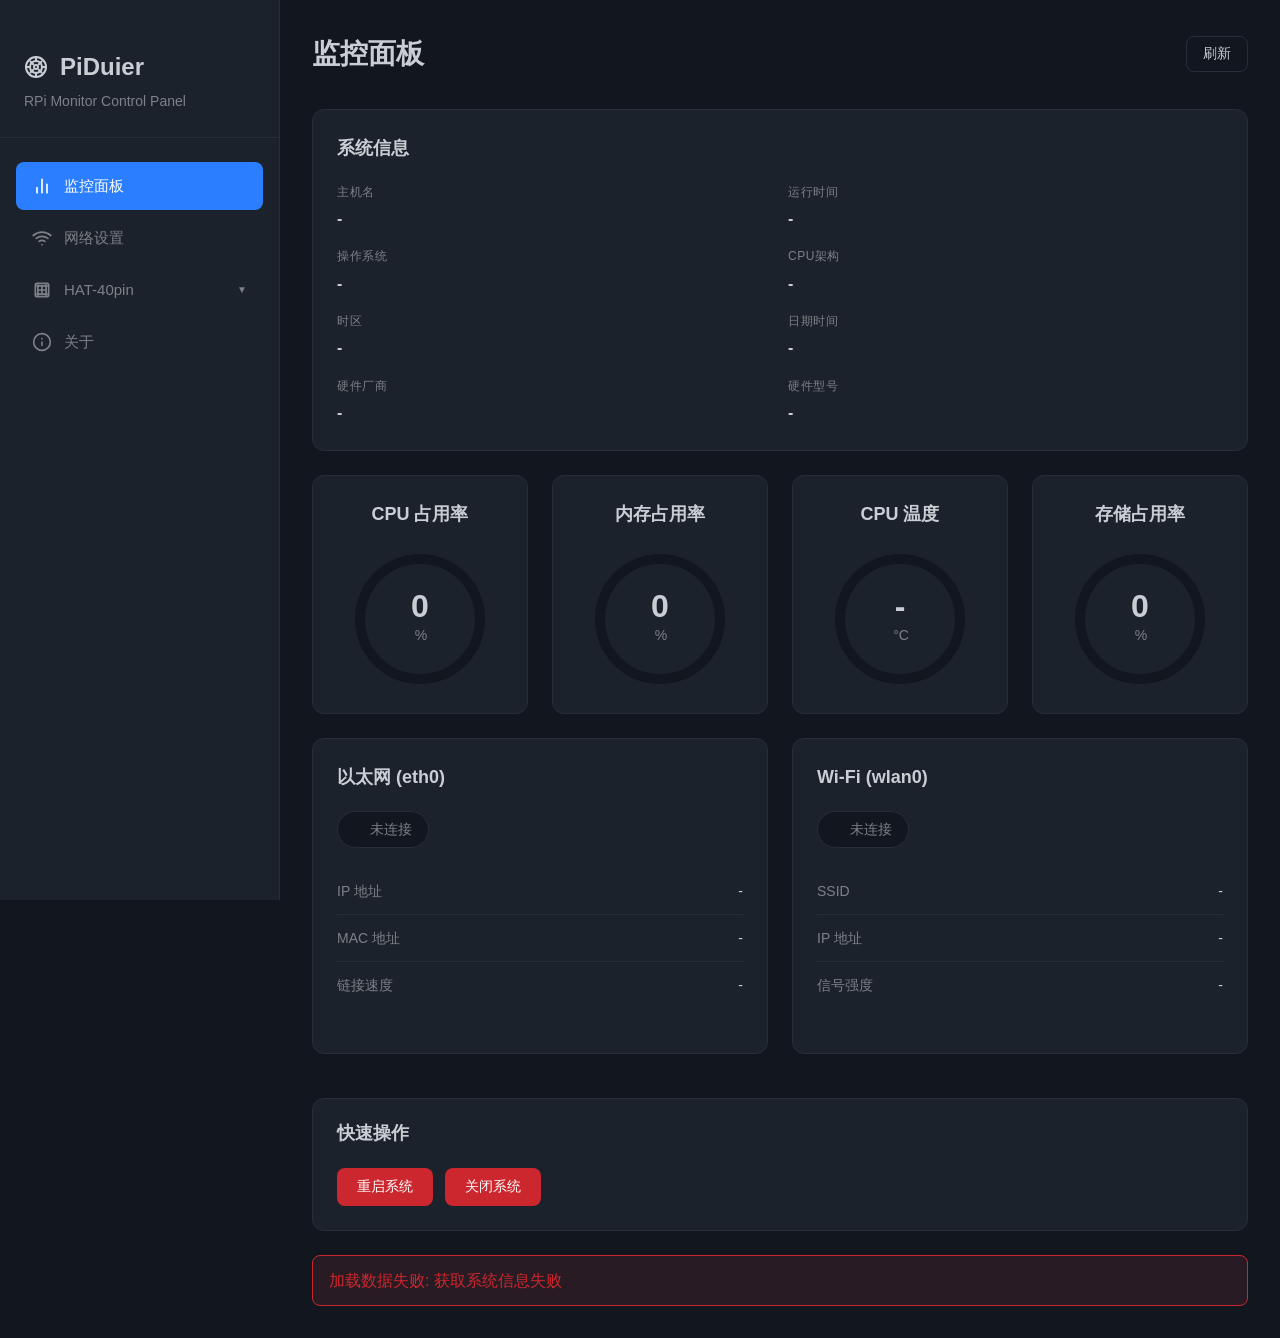
==== web/index.html @ 631c8ac4 "feat: 添加网络配置页面" ====
<!DOCTYPE html>
<html lang="zh-CN">
<head>
    <meta charset="UTF-8">
    <meta name="viewport" content="width=device-width, initial-scale=1.0">
    <title>PiDuier - RPi Monitor Control Panel</title>
    <link rel="stylesheet" href="css/style.css">
</head>
<body>
    <!-- 主布局容器 -->
    <div class="main-container">
        <!-- 侧边栏 -->
        <aside class="sidebar">
            <div class="sidebar-logo">
                <div class="logo-content">
                    <svg class="logo-icon" width="24" height="24" viewBox="0 0 24 24" fill="none" stroke="currentColor" stroke-width="2" stroke-linecap="round" stroke-linejoin="round">
                        <circle cx="12" cy="12" r="10"></circle>
                        <circle cx="12" cy="12" r="6"></circle>
                        <circle cx="12" cy="12" r="2"></circle>
                        <path d="M12 2v4M12 18v4M2 12h4M18 12h4"></path>
                        <path d="M6.34 6.34l2.83 2.83M14.83 14.83l2.83 2.83M6.34 17.66l2.83-2.83M14.83 9.17l2.83-2.83"></path>
                    </svg>
                    <div class="logo-text">PiDuier</div>
                </div>
                <div class="logo-subtitle">RPi Monitor Control Panel</div>
            </div>
            <ul class="menu">
                <li class="menu-item">
                    <a href="#" class="menu-link active" data-page="dashboard">
                        <span class="menu-icon">
                            <svg width="20" height="20" viewBox="0 0 24 24" fill="none" stroke="currentColor" stroke-width="2" stroke-linecap="round" stroke-linejoin="round">
                                <line x1="18" y1="20" x2="18" y2="10"></line>
                                <line x1="12" y1="20" x2="12" y2="4"></line>
                                <line x1="6" y1="20" x2="6" y2="14"></line>
                            </svg>
                        </span>
                        <span>监控面板</span>
                    </a>
                </li>
                <li class="menu-item">
                    <a href="#" class="menu-link" data-page="network">
                        <span class="menu-icon">
                            <svg width="20" height="20" viewBox="0 0 24 24" fill="none" stroke="currentColor" stroke-width="2" stroke-linecap="round" stroke-linejoin="round">
                                <path d="M5 12.55a11 11 0 0 1 14.08 0"></path>
                                <path d="M1.42 9a16 16 0 0 1 21.16 0"></path>
                                <path d="M8.53 16.11a6 6 0 0 1 6.95 0"></path>
                                <line x1="12" y1="20" x2="12.01" y2="20"></line>
                            </svg>
                        </span>
                        <span>网络设置</span>
                    </a>
                </li>
                <li class="menu-item">
                    <a href="#" class="menu-link" id="hat-menu-toggle">
                        <span class="menu-icon">
                            <svg width="20" height="20" viewBox="0 0 24 24" fill="none" stroke="currentColor" stroke-width="2" stroke-linecap="round" stroke-linejoin="round">
                                <rect x="4" y="4" width="16" height="16" rx="2" ry="2"></rect>
                                <rect x="7" y="7" width="10" height="10" rx="1" ry="1"></rect>
                                <line x1="7" y1="12" x2="17" y2="12"></line>
                                <line x1="12" y1="7" x2="12" y2="17"></line>
                                <circle cx="7" cy="7" r="1"></circle>
                                <circle cx="17" cy="7" r="1"></circle>
                                <circle cx="7" cy="17" r="1"></circle>
                                <circle cx="17" cy="17" r="1"></circle>
                            </svg>
                        </span>
                        <span>HAT-40pin</span>
                    </a>
                    <ul class="menu-sub">
                        <li><a href="#" class="menu-link" data-page="gpio">GPIO</a></li>
                        <li><a href="#" class="menu-link" data-page="uart">UART</a></li>
                        <li><a href="#" class="menu-link" data-page="spi">SPI</a></li>
                        <li><a href="#" class="menu-link" data-page="i2c">I2C</a></li>
                        <li><a href="#" class="menu-link" data-page="pwm">PWM</a></li>
                    </ul>
                </li>
                <li class="menu-item">
                    <a href="#" class="menu-link" data-page="about">
                        <span class="menu-icon">
                            <svg width="20" height="20" viewBox="0 0 24 24" fill="none" stroke="currentColor" stroke-width="2" stroke-linecap="round" stroke-linejoin="round">
                                <circle cx="12" cy="12" r="10"></circle>
                                <line x1="12" y1="16" x2="12" y2="12"></line>
                                <line x1="12" y1="8" x2="12.01" y2="8"></line>
                            </svg>
                        </span>
                        <span>关于</span>
                    </a>
                </li>
            </ul>
        </aside>

        <!-- 内容区域 -->
        <main class="content">
            <!-- 监控面板页面 -->
            <div id="page-dashboard" class="page active">
                <!-- 页面标题和头部信息 -->
                <div class="page-header">
                    <h1 class="page-title">监控面板</h1>
                    <button class="btn-icon" id="refreshBtn">
                        <span>刷新</span>
                    </button>
                </div>
                
                <!-- 系统信息卡片 -->
                <div class="card card-system-info">
                    <div class="card-title">系统信息</div>
                    <div class="card-content">
                        <div class="info-grid">
                            <div class="info-item">
                                <span class="info-label">主机名</span>
                                <span class="info-value" id="info-hostname">-</span>
                            </div>
                            <div class="info-item">
                                <span class="info-label">运行时间</span>
                                <span class="info-value" id="info-uptime">-</span>
                            </div>
                            <div class="info-item">
                                <span class="info-label">操作系统</span>
                                <span class="info-value" id="info-os">-</span>
                            </div>
                            <div class="info-item">
                                <span class="info-label">CPU架构</span>
                                <span class="info-value" id="info-arch">-</span>
                            </div>
                            <div class="info-item">
                                <span class="info-label">时区</span>
                                <span class="info-value" id="info-timezone">-</span>
                            </div>
                            <div class="info-item">
                                <span class="info-label">日期时间</span>
                                <span class="info-value" id="info-datetime">-</span>
                            </div>
                            <div class="info-item">
                                <span class="info-label">硬件厂商</span>
                                <span class="info-value" id="info-vendor">-</span>
                            </div>
                            <div class="info-item">
                                <span class="info-label">硬件型号</span>
                                <span class="info-value" id="info-model">-</span>
                            </div>
                        </div>
                    </div>
                </div>

                <!-- 性能指标卡片组（2x2 网格） -->
                <div class="grid grid-4">
                    <!-- CPU 占用率 -->
                    <div class="card card-metric">
                        <div class="card-title">CPU 占用率</div>
                        <div class="card-content">
                            <div class="metric-circle">
                                <svg width="140" height="140">
                                    <circle class="metric-circle-bg" cx="70" cy="70" r="60"></circle>
                                    <circle class="metric-circle-fill" id="cpu-progress" cx="70" cy="70" r="60" 
                                            stroke-dasharray="377" stroke-dashoffset="377"></circle>
                                </svg>
                                <div class="metric-circle-text">
                                    <span class="metric-value" id="cpu-percent">0</span>
                                    <span class="metric-unit">%</span>
                                </div>
                            </div>
                        </div>
                    </div>

                    <!-- 内存占用率 -->
                    <div class="card card-metric">
                        <div class="card-title">内存占用率</div>
                        <div class="card-content">
                            <div class="metric-circle">
                                <svg width="140" height="140">
                                    <circle class="metric-circle-bg" cx="70" cy="70" r="60"></circle>
                                    <circle class="metric-circle-fill" id="memory-progress" cx="70" cy="70" r="60" 
                                            stroke-dasharray="377" stroke-dashoffset="377"></circle>
                                </svg>
                                <div class="metric-circle-text">
                                    <span class="metric-value" id="memory-percent">0</span>
                                    <span class="metric-unit">%</span>
                                </div>
                            </div>
                        </div>
                    </div>

                    <!-- CPU 温度（占位，待实现） -->
                    <div class="card card-metric">
                        <div class="card-title">CPU 温度</div>
                        <div class="card-content">
                            <div class="metric-circle">
                                <svg width="140" height="140">
                                    <circle class="metric-circle-bg" cx="70" cy="70" r="60"></circle>
                                    <circle class="metric-circle-fill" id="temp-progress" cx="70" cy="70" r="60" 
                                            stroke-dasharray="377" stroke-dashoffset="377"></circle>
                                </svg>
                                <div class="metric-circle-text">
                                    <span class="metric-value" id="temp-value">-</span>
                                    <span class="metric-unit">°C</span>
                                </div>
                            </div>
                        </div>
                    </div>

                    <!-- 存储占用率（占位，待实现） -->
                    <div class="card card-metric">
                        <div class="card-title">存储占用率</div>
                        <div class="card-content">
                            <div class="metric-circle">
                                <svg width="140" height="140">
                                    <circle class="metric-circle-bg" cx="70" cy="70" r="60"></circle>
                                    <circle class="metric-circle-fill" id="storage-progress" cx="70" cy="70" r="60" 
                                            stroke-dasharray="377" stroke-dashoffset="377"></circle>
                                </svg>
                                <div class="metric-circle-text">
                                    <span class="metric-value" id="storage-percent">0</span>
                                    <span class="metric-unit">%</span>
                                </div>
                            </div>
                        </div>
                    </div>
                </div>

                <!-- 网络状态卡片组 -->
                <div class="grid grid-2">
                    <!-- 以太网状态 -->
                    <div class="card card-network">
                        <div class="card-title">以太网 (eth0)</div>
                        <div class="card-content">
                            <div class="network-status">
                                <span class="status-badge" id="eth-status-badge">
                                    <span class="status-indicator" id="eth-status"></span>
                                    <span id="eth-status-text">未连接</span>
                                </span>
                            </div>
                            <div class="network-info">
                                <div class="info-row">
                                    <span class="info-label">IP 地址</span>
                                    <span class="info-value" id="eth-ip">-</span>
                                </div>
                                <div class="info-row">
                                    <span class="info-label">MAC 地址</span>
                                    <span class="info-value" id="eth-mac">-</span>
                                </div>
                                <div class="info-row">
                                    <span class="info-label">链接速度</span>
                                    <span class="info-value" id="eth-speed">-</span>
                                </div>
                            </div>
                        </div>
                    </div>

                    <!-- Wi-Fi 状态 -->
                    <div class="card card-network">
                        <div class="card-title">Wi-Fi (wlan0)</div>
                        <div class="card-content">
                            <div class="network-status">
                                <span class="status-badge" id="wifi-status-badge">
                                    <span class="status-indicator" id="wifi-status"></span>
                                    <span id="wifi-status-text">未连接</span>
                                </span>
                            </div>
                            <div class="network-info" id="wifi-info">
                                <div class="info-row">
                                    <span class="info-label">SSID</span>
                                    <span class="info-value" id="wifi-ssid">-</span>
                                </div>
                                <div class="info-row">
                                    <span class="info-label">IP 地址</span>
                                    <span class="info-value" id="wifi-ip">-</span>
                                </div>
                                <div class="info-row">
                                    <span class="info-label">信号强度</span>
                                    <span class="info-value" id="wifi-signal">-</span>
                                </div>
                            </div>
                            <div class="network-empty" id="wifi-empty" style="display: none;">
                                <p>未连接到任何网络</p>
                            </div>
                        </div>
                    </div>
                </div>

                <!-- 快速操作 -->
                <div class="card card-actions">
                    <div class="card-title">快速操作</div>
                    <div class="card-content">
                        <div class="quick-actions">
                            <button class="btn btn-danger" id="reboot-btn">重启系统</button>
                            <button class="btn btn-danger" id="shutdown-btn">关闭系统</button>
                        </div>
                    </div>
                </div>
            </div>

            <!-- 网络设置页面 -->
            <div id="page-network" class="page">
                <div class="page-header">
                    <h1 class="page-title">网络设置</h1>
                </div>

                <!-- 以太网配置 -->
                <div class="card">
                    <div class="card-title">以太网配置</div>
                    <div class="card-content">
                        <div class="info-row">
                            <span class="info-label">设备</span>
                            <span class="info-value" id="eth-config-device">eth0</span>
                        </div>
                        <div class="info-row">
                            <span class="info-label">连接名称</span>
                            <span class="info-value" id="eth-config-connection">-</span>
                        </div>
                        <div class="info-row">
                            <span class="info-label">配置方式</span>
                            <span class="info-value" id="eth-config-method">-</span>
                        </div>
                        <div class="info-row">
                            <span class="info-label">IP 地址</span>
                            <span class="info-value" id="eth-config-ip">-</span>
                        </div>
                        <div class="info-row">
                            <span class="info-label">子网掩码</span>
                            <span class="info-value" id="eth-config-netmask">-</span>
                        </div>
                        <div class="info-row">
                            <span class="info-label">网关</span>
                            <span class="info-value" id="eth-config-gateway">-</span>
                        </div>
                        <div class="info-row">
                            <span class="info-label">DNS 服务器</span>
                            <span class="info-value" id="eth-config-dns">-</span>
                        </div>
                        <div class="card-actions">
                            <button class="btn btn-primary" id="eth-load-btn">加载配置</button>
                            <button class="btn btn-secondary" id="eth-dhcp-btn">设置为 DHCP</button>
                            <button class="btn btn-secondary" id="eth-static-btn">设置为静态 IP</button>
                        </div>
                    </div>
                </div>

                <!-- 静态 IP 配置表单 -->
                <div class="card" id="eth-static-form" style="display: none;">
                    <div class="card-title">静态 IP 配置</div>
                    <div class="card-content">
                        <div style="margin-bottom: 16px;">
                            <label style="display: block; margin-bottom: 8px; color: var(--color-text-secondary);">IP 地址</label>
                            <input type="text" id="eth-static-ip" placeholder="192.168.1.100" 
                                   style="width: 100%; padding: 8px; background: var(--color-bg); border: 1px solid var(--color-border); border-radius: 4px; color: var(--color-text-primary);">
                        </div>
                        <div style="margin-bottom: 16px;">
                            <label style="display: block; margin-bottom: 8px; color: var(--color-text-secondary);">子网掩码</label>
                            <input type="text" id="eth-static-netmask" placeholder="255.255.255.0" 
                                   style="width: 100%; padding: 8px; background: var(--color-bg); border: 1px solid var(--color-border); border-radius: 4px; color: var(--color-text-primary);">
                        </div>
                        <div style="margin-bottom: 16px;">
                            <label style="display: block; margin-bottom: 8px; color: var(--color-text-secondary);">网关</label>
                            <input type="text" id="eth-static-gateway" placeholder="192.168.1.1" 
                                   style="width: 100%; padding: 8px; background: var(--color-bg); border: 1px solid var(--color-border); border-radius: 4px; color: var(--color-text-primary);">
                        </div>
                        <div style="margin-bottom: 16px;">
                            <label style="display: block; margin-bottom: 8px; color: var(--color-text-secondary);">DNS 服务器（可选，多个用空格分隔）</label>
                            <input type="text" id="eth-static-dns" placeholder="8.8.8.8 8.8.4.4" 
                                   style="width: 100%; padding: 8px; background: var(--color-bg); border: 1px solid var(--color-border); border-radius: 4px; color: var(--color-text-primary);">
                        </div>
                        <div class="card-actions">
                            <button class="btn btn-primary" id="eth-static-save-btn">保存配置</button>
                            <button class="btn btn-secondary" id="eth-static-cancel-btn">取消</button>
                        </div>
                    </div>
                </div>

                <!-- Wi-Fi 配置 -->
                <div class="card">
                    <div class="card-title">Wi-Fi 配置</div>
                    <div class="card-content">
                        <div class="card-actions" style="margin-bottom: 16px;">
                            <button class="btn btn-primary" id="wifi-scan-btn">扫描网络</button>
                            <button class="btn btn-secondary" id="wifi-disconnect-btn">断开连接</button>
                        </div>
                        <div id="wifi-networks-list">
                            <p style="color: var(--color-text-secondary); text-align: center; padding: 20px;">点击"扫描网络"按钮扫描可用 Wi-Fi 网络</p>
                        </div>
                    </div>
                </div>

                <!-- Wi-Fi 连接表单 -->
                <div class="card" id="wifi-connect-form" style="display: none;">
                    <div class="card-title">连接 Wi-Fi</div>
                    <div class="card-content">
                        <div style="margin-bottom: 16px;">
                            <label style="display: block; margin-bottom: 8px; color: var(--color-text-secondary);">网络名称 (SSID)</label>
                            <input type="text" id="wifi-connect-ssid" readonly
                                   style="width: 100%; padding: 8px; background: var(--color-bg); border: 1px solid var(--color-border); border-radius: 4px; color: var(--color-text-primary);">
                        </div>
                        <div style="margin-bottom: 16px;">
                            <label style="display: block; margin-bottom: 8px; color: var(--color-text-secondary);">密码（开放网络可留空）</label>
                            <input type="password" id="wifi-connect-password" placeholder="输入 Wi-Fi 密码" 
                                   style="width: 100%; padding: 8px; background: var(--color-bg); border: 1px solid var(--color-border); border-radius: 4px; color: var(--color-text-primary);">
                        </div>
                        <div class="card-actions">
                            <button class="btn btn-primary" id="wifi-connect-save-btn">连接</button>
                            <button class="btn btn-secondary" id="wifi-connect-cancel-btn">取消</button>
                        </div>
                    </div>
                </div>
            </div>

            <div id="page-gpio" class="page">
                <h1 class="page-title">GPIO 控制</h1>
                <div class="card">
                    <div class="card-title">功能开发中...</div>
                    <div class="card-content">
                        <p style="color: var(--color-text-secondary);">GPIO 控制功能正在开发中。</p>
                    </div>
                </div>
            </div>

            <div id="page-uart" class="page">
                <h1 class="page-title">UART 通信</h1>
                <div class="card">
                    <div class="card-title">功能开发中...</div>
                    <div class="card-content">
                        <p style="color: var(--color-text-secondary);">UART 通信功能正在开发中。</p>
                    </div>
                </div>
            </div>

            <div id="page-spi" class="page">
                <h1 class="page-title">SPI 通信</h1>
                <div class="card">
                    <div class="card-title">功能开发中...</div>
                    <div class="card-content">
                        <p style="color: var(--color-text-secondary);">SPI 通信功能正在开发中。</p>
                    </div>
                </div>
            </div>

            <div id="page-i2c" class="page">
                <h1 class="page-title">I2C 通信</h1>
                <div class="card">
                    <div class="card-title">功能开发中...</div>
                    <div class="card-content">
                        <p style="color: var(--color-text-secondary);">I2C 通信功能正在开发中。</p>
                    </div>
                </div>
            </div>

            <div id="page-pwm" class="page">
                <h1 class="page-title">PWM 控制</h1>
                <div class="card">
                    <div class="card-title">功能开发中...</div>
                    <div class="card-content">
                        <p style="color: var(--color-text-secondary);">PWM 控制功能正在开发中。</p>
                    </div>
                </div>
            </div>

            <div id="page-about" class="page">
                <h1 class="page-title">关于</h1>
                <div class="card">
                    <div class="card-title">piduier</div>
                    <div class="card-content">
                        <div class="info-row">
                            <span class="info-label">版本</span>
                            <span class="info-value">1.0.0</span>
                        </div>
                        <div class="info-row">
                            <span class="info-label">描述</span>
                            <span class="info-value">树莓派监控和管理系统</span>
                        </div>
                    </div>
                </div>
            </div>

            <!-- 消息提示 -->
            <div id="message" class="message"></div>
        </main>
    </div>

    <script src="js/app.js"></script>
</body>
</html>
---- web/css/style.css ----
/* 现代工业风格深色主题 - 使用 OKLCH 色彩空间 */

/* CSS 变量定义（OKLCH 色彩空间，带 RGB 回退） */
:root {
    /* 主色调（强调色）- 蓝色 */
    --color-primary: oklch(62% 0.214 260);
    --color-primary-rgb: 99, 102, 241;
    
    /* 常规色（成功）- 绿色 */
    --color-success: oklch(65% 0.15 145);
    --color-success-rgb: 34, 197, 94;
    
    /* 警告色 - 黄色 */
    --color-warning: oklch(75% 0.15 85);
    --color-warning-rgb: 234, 179, 8;
    
    /* 错误色 - 红色 */
    --color-error: oklch(55% 0.2 25);
    --color-error-rgb: 239, 68, 68;
    
    /* 背景色 - 深色 */
    --color-bg: oklch(20% 0.02 260);
    --color-bg-rgb: 17, 24, 39;
    
    /* 卡片背景 - 稍亮 */
    --color-card: oklch(25% 0.02 260);
    --color-card-rgb: 31, 41, 55;
    
    /* 文字主色 */
    --color-text-primary: oklch(85% 0.01 260);
    --color-text-primary-rgb: 229, 231, 235;
    
    /* 文字次色 */
    --color-text-secondary: oklch(60% 0.01 260);
    --color-text-secondary-rgb: 156, 163, 175;
    
    /* 边框色 */
    --color-border: oklch(30% 0.02 260);
    --color-border-rgb: 55, 65, 81;
    
    /* 侧边栏宽度 */
    --sidebar-width: 280px;
}

/* 基础样式 */
* {
    margin: 0;
    padding: 0;
    box-sizing: border-box;
}

body {
    font-family: -apple-system, BlinkMacSystemFont, 'Segoe UI', Roboto, 'Helvetica Neue', Arial, sans-serif;
    background: var(--color-bg);
    color: var(--color-text-primary);
    line-height: 1.6;
    min-height: 100vh;
}

/* 主布局容器 */
.main-container {
    display: flex;
    min-height: 100vh;
}

/* 侧边栏 */
.sidebar {
    width: var(--sidebar-width);
    background: var(--color-card);
    border-right: 1px solid var(--color-border);
    padding: 24px 0;
    position: fixed;
    left: 0;
    top: 0;
    bottom: 0;
    overflow-y: auto;
}

.sidebar-logo {
    padding: 24px;
    border-bottom: 1px solid var(--color-border);
    margin-bottom: 24px;
}

.logo-content {
    display: flex;
    align-items: center;
    gap: 12px;
    margin-bottom: 4px;
}

.logo-icon {
    width: 24px;
    height: 24px;
    color: var(--color-text-primary);
    flex-shrink: 0;
}

.logo-text {
    font-size: 24px;
    font-weight: 700;
    color: var(--color-text-primary);
}

.logo-subtitle {
    font-size: 14px;
    color: var(--color-text-secondary);
}

.menu {
    list-style: none;
    padding: 0;
}

.menu-item {
    padding: 0 16px;
    margin-bottom: 4px;
}

.menu-link {
    display: flex;
    align-items: center;
    gap: 12px;
    padding: 12px 16px;
    color: var(--color-text-secondary);
    text-decoration: none;
    border-radius: 8px;
    transition: all 0.2s ease;
    cursor: pointer;
    font-size: 15px;
}

.menu-link:hover {
    background: var(--color-border);
    color: var(--color-text-primary);
}

.menu-link.active {
    background: var(--color-primary);
    color: white;
}

.menu-icon {
    width: 20px;
    height: 20px;
    display: flex;
    align-items: center;
    justify-content: center;
    flex-shrink: 0;
}

.menu-icon svg {
    width: 100%;
    height: 100%;
    color: inherit;
}

.menu-sub {
    list-style: none;
    margin-left: 40px;
    margin-top: 4px;
    display: none;
}

.menu-item.expanded .menu-sub {
    display: block;
}

.menu-sub .menu-link {
    padding: 8px 16px;
    font-size: 14px;
}

.menu-item:has(.menu-sub) > .menu-link::after {
    content: '▼';
    margin-left: auto;
    font-size: 10px;
    transition: transform 0.2s ease;
}

.menu-item.expanded > .menu-link::after {
    transform: rotate(180deg);
}

/* 内容区域 */
.content {
    flex: 1;
    margin-left: var(--sidebar-width);
    padding: 32px;
    min-height: 100vh;
}

/* 页面头部 */
.page-header {
    display: flex;
    align-items: center;
    justify-content: space-between;
    margin-bottom: 32px;
    flex-wrap: wrap;
    gap: 16px;
}

.page-title {
    font-size: 28px;
    font-weight: 600;
    color: var(--color-text-primary);
}

.page-info {
    display: flex;
    align-items: center;
    gap: 12px;
    color: var(--color-text-secondary);
    font-size: 14px;
}

.page-info strong {
    color: var(--color-text-primary);
    font-weight: 600;
}

/* 卡片组件 */
.card {
    background: var(--color-card);
    border: 1px solid var(--color-border);
    border-radius: 12px;
    padding: 24px;
    margin-bottom: 24px;
}

.card-title {
    font-size: 18px;
    font-weight: 600;
    margin-bottom: 20px;
    color: var(--color-text-primary);
}

.card-content {
    color: var(--color-text-secondary);
}

/* 系统信息卡片 */
.card-system-info .info-grid {
    display: grid;
    grid-template-columns: repeat(2, 1fr);
    gap: 16px;
}

.info-item {
    display: flex;
    flex-direction: column;
    gap: 4px;
}

.info-item .info-label {
    font-size: 12px;
    color: var(--color-text-secondary);
    text-transform: uppercase;
    letter-spacing: 0.5px;
}

.info-item .info-value {
    font-size: 16px;
    font-weight: 600;
    color: var(--color-text-primary);
}

/* 性能指标卡片 */
.card-metric {
    text-align: center;
}

.metric-circle {
    position: relative;
    width: 140px;
    height: 140px;
    margin: 0 auto;
}

.metric-circle svg {
    transform: rotate(-90deg);
}

.metric-circle-bg {
    fill: none;
    stroke: var(--color-bg);
    stroke-width: 10;
}

.metric-circle-fill {
    fill: none;
    stroke-width: 10;
    stroke-linecap: round;
    stroke-dasharray: 377;
    transition: stroke-dashoffset 0.3s ease, stroke 0.3s ease;
}

.metric-circle-text {
    position: absolute;
    top: 50%;
    left: 50%;
    transform: translate(-50%, -50%);
    text-align: center;
}

.metric-value {
    font-size: 32px;
    font-weight: 700;
    color: var(--color-text-primary);
    display: block;
    line-height: 1;
}

.metric-unit {
    font-size: 14px;
    color: var(--color-text-secondary);
    margin-left: 2px;
}

/* 网络状态卡片 */
.card-network {
    position: relative;
}

.network-status {
    margin-bottom: 20px;
}

.status-badge {
    display: inline-flex;
    align-items: center;
    gap: 8px;
    padding: 6px 16px;
    border-radius: 20px;
    font-size: 14px;
    font-weight: 500;
    background: var(--color-bg);
    border: 1px solid var(--color-border);
}

.status-badge.connected {
    background: rgba(var(--color-success-rgb), 0.1);
    border-color: var(--color-success);
    color: var(--color-success);
}

.status-badge.disconnected {
    background: rgba(var(--color-error-rgb), 0.1);
    border-color: var(--color-error);
    color: var(--color-text-secondary);
}

.status-indicator {
    display: inline-block;
    width: 8px;
    height: 8px;
    border-radius: 50%;
}

.status-indicator.success {
    background: var(--color-success);
}

.status-indicator.error {
    background: var(--color-text-secondary);
}

.network-info {
    margin-bottom: 20px;
}

.network-empty {
    text-align: center;
    padding: 20px;
    color: var(--color-text-secondary);
    font-size: 14px;
}

.card-actions {
    margin-top: 20px;
    padding-top: 20px;
    border-top: 1px solid var(--color-border);
}

/* 快速操作 */
.card-actions .quick-actions {
    display: flex;
    gap: 12px;
    flex-wrap: wrap;
}

/* 按钮 */
.btn {
    padding: 10px 20px;
    border: none;
    border-radius: 8px;
    font-size: 14px;
    font-weight: 500;
    cursor: pointer;
    transition: all 0.2s ease;
    display: inline-flex;
    align-items: center;
    gap: 8px;
}

.btn-primary {
    background: var(--color-primary);
    color: white;
}

.btn-primary:hover {
    opacity: 0.9;
    transform: translateY(-1px);
}

.btn-secondary {
    background: var(--color-border);
    color: var(--color-text-primary);
    border: 1px solid var(--color-border);
}

.btn-secondary:hover {
    background: var(--color-bg);
}

.btn-danger {
    background: var(--color-error);
    color: white;
}

.btn-danger:hover {
    opacity: 0.9;
}

.btn-icon {
    background: transparent;
    border: 1px solid var(--color-border);
    color: var(--color-text-primary);
    padding: 8px 16px;
    border-radius: 8px;
    cursor: pointer;
    font-size: 14px;
    transition: all 0.2s ease;
    display: inline-flex;
    align-items: center;
    gap: 8px;
}

.btn-icon:hover {
    background: var(--color-border);
    border-color: var(--color-primary);
}

.btn:disabled {
    opacity: 0.5;
    cursor: not-allowed;
    transform: none;
}

/* 信息行 */
.info-row {
    display: flex;
    justify-content: space-between;
    padding: 12px 0;
    border-bottom: 1px solid var(--color-border);
}

.info-row:last-child {
    border-bottom: none;
}

.info-label {
    color: var(--color-text-secondary);
    font-size: 14px;
}

.info-value {
    color: var(--color-text-primary);
    font-size: 14px;
    font-weight: 500;
}

/* 网格布局 */
.grid {
    display: grid;
    gap: 24px;
}

.grid-2 {
    grid-template-columns: repeat(2, 1fr);
}

.grid-4 {
    grid-template-columns: repeat(4, 1fr);
}

/* 消息提示 */
.message {
    padding: 12px 16px;
    border-radius: 8px;
    margin-top: 16px;
    display: none;
}

.message.show {
    display: block;
}

.message.success {
    background: rgba(var(--color-success-rgb), 0.1);
    border: 1px solid var(--color-success);
    color: var(--color-success);
}

.message.error {
    background: rgba(var(--color-error-rgb), 0.1);
    border: 1px solid var(--color-error);
    color: var(--color-error);
}

/* 页面容器 */
.page {
    display: none;
}

.page.active {
    display: block;
}

/* 响应式设计 */
@media (max-width: 1200px) {
    .grid-4 {
        grid-template-columns: repeat(2, 1fr);
    }
}

@media (max-width: 768px) {
    .sidebar {
        transform: translateX(-100%);
        transition: transform 0.3s ease;
        z-index: 1000;
    }
    
    .sidebar.open {
        transform: translateX(0);
    }
    
    .content {
        margin-left: 0;
        padding: 16px;
    }
    
    .grid-2,
    .grid-4 {
        grid-template-columns: 1fr;
    }
    
    .page-header {
        flex-direction: column;
        align-items: flex-start;
    }
    
    .card-system-info .info-grid {
        grid-template-columns: 1fr;
    }
}
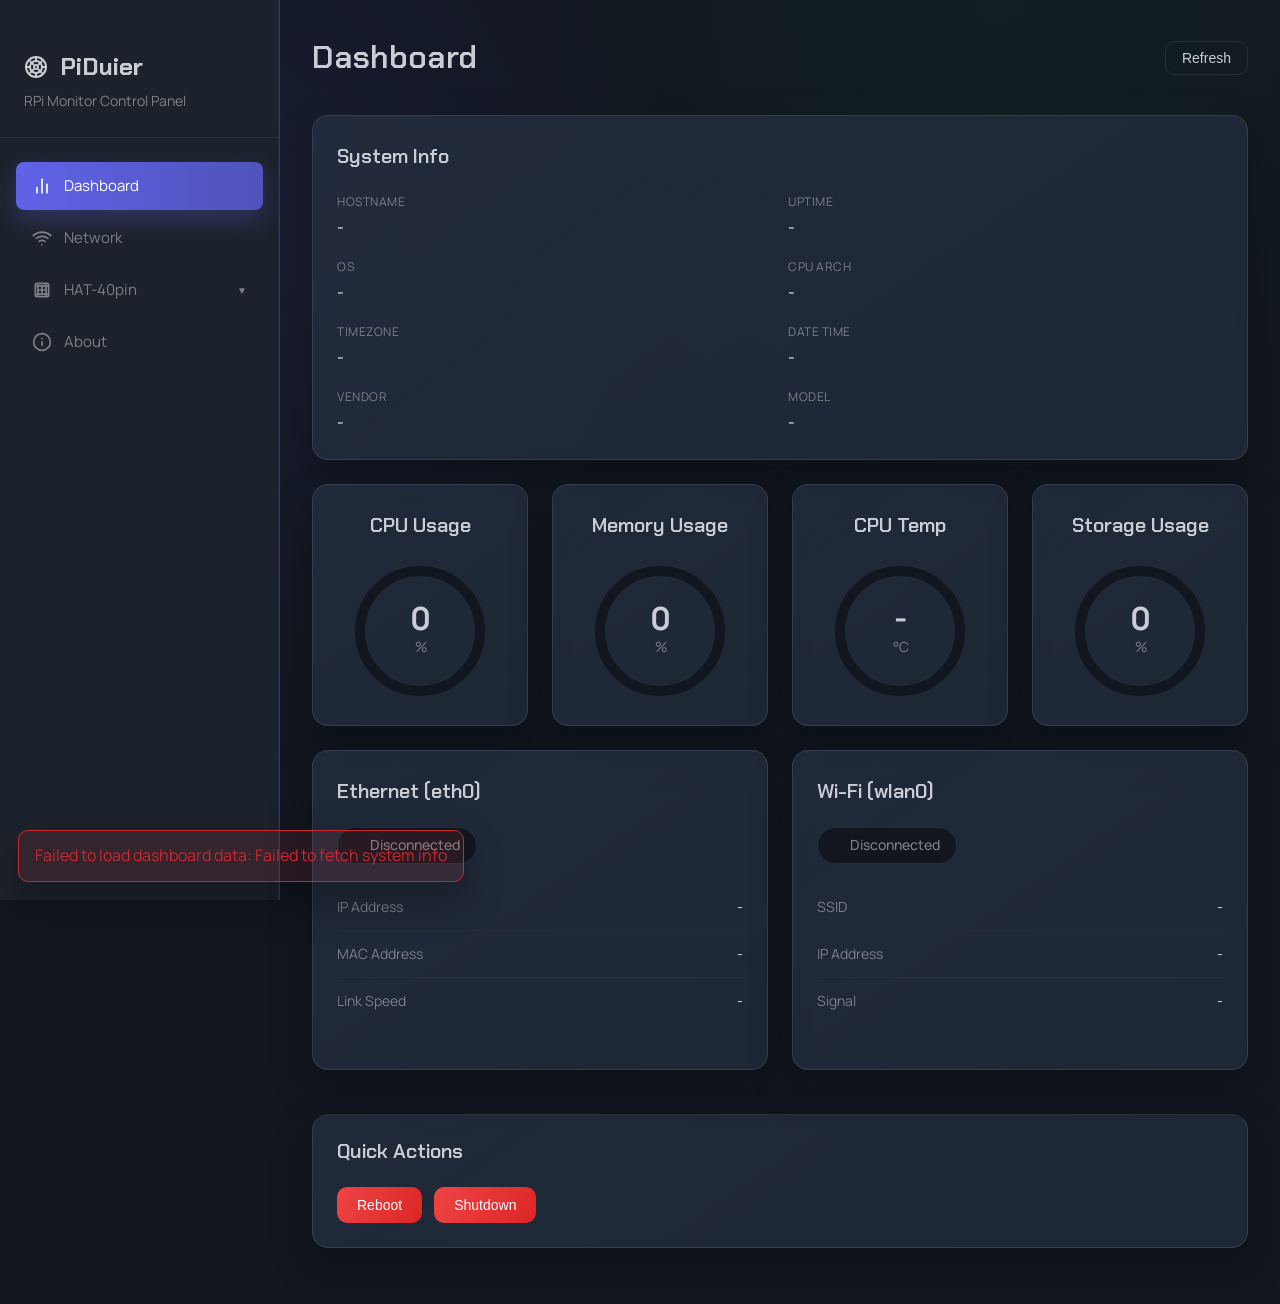
==== commit f373110d: "feat: 添加了gpio功能" ====
--- a/web/index.html
+++ b/web/index.html
@@ -1,5 +1,5 @@
 <!DOCTYPE html>
-<html lang="zh-CN">
+<html lang="en">
 <head>
     <meta charset="UTF-8">
     <meta name="viewport" content="width=device-width, initial-scale=1.0">
@@ -9,6 +9,11 @@
 <body>
     <!-- 主布局容器 -->
     <div class="main-container">
+        <button class="mobile-menu-toggle" id="mobile-menu-toggle" aria-label="Open navigation menu">
+            <span></span>
+            <span></span>
+            <span></span>
+        </button>
         <!-- 侧边栏 -->
         <aside class="sidebar">
             <div class="sidebar-logo">
@@ -34,7 +39,7 @@
                                 <line x1="6" y1="20" x2="6" y2="14"></line>
                             </svg>
                         </span>
-                        <span>监控面板</span>
+                        <span>Dashboard</span>
                     </a>
                 </li>
                 <li class="menu-item">
@@ -47,7 +52,7 @@
                                 <line x1="12" y1="20" x2="12.01" y2="20"></line>
                             </svg>
                         </span>
-                        <span>网络设置</span>
+                        <span>Network</span>
                     </a>
                 </li>
                 <li class="menu-item">
@@ -83,11 +88,12 @@
                                 <line x1="12" y1="8" x2="12.01" y2="8"></line>
                             </svg>
                         </span>
-                        <span>关于</span>
+                        <span>About</span>
                     </a>
                 </li>
             </ul>
         </aside>
+        <div class="sidebar-overlay is-hidden" id="sidebar-overlay"></div>
 
         <!-- 内容区域 -->
         <main class="content">
@@ -95,47 +101,47 @@
             <div id="page-dashboard" class="page active">
                 <!-- 页面标题和头部信息 -->
                 <div class="page-header">
-                    <h1 class="page-title">监控面板</h1>
+                    <h1 class="page-title">Dashboard</h1>
                     <button class="btn-icon" id="refreshBtn">
-                        <span>刷新</span>
+                        <span>Refresh</span>
                     </button>
                 </div>
                 
                 <!-- 系统信息卡片 -->
                 <div class="card card-system-info">
-                    <div class="card-title">系统信息</div>
+                    <div class="card-title">System Info</div>
                     <div class="card-content">
                         <div class="info-grid">
                             <div class="info-item">
-                                <span class="info-label">主机名</span>
+                                <span class="info-label">Hostname</span>
                                 <span class="info-value" id="info-hostname">-</span>
                             </div>
                             <div class="info-item">
-                                <span class="info-label">运行时间</span>
+                                <span class="info-label">Uptime</span>
                                 <span class="info-value" id="info-uptime">-</span>
                             </div>
                             <div class="info-item">
-                                <span class="info-label">操作系统</span>
+                                <span class="info-label">OS</span>
                                 <span class="info-value" id="info-os">-</span>
                             </div>
                             <div class="info-item">
-                                <span class="info-label">CPU架构</span>
+                                <span class="info-label">CPU Arch</span>
                                 <span class="info-value" id="info-arch">-</span>
                             </div>
                             <div class="info-item">
-                                <span class="info-label">时区</span>
+                                <span class="info-label">Timezone</span>
                                 <span class="info-value" id="info-timezone">-</span>
                             </div>
                             <div class="info-item">
-                                <span class="info-label">日期时间</span>
+                                <span class="info-label">Date Time</span>
                                 <span class="info-value" id="info-datetime">-</span>
                             </div>
                             <div class="info-item">
-                                <span class="info-label">硬件厂商</span>
+                                <span class="info-label">Vendor</span>
                                 <span class="info-value" id="info-vendor">-</span>
                             </div>
                             <div class="info-item">
-                                <span class="info-label">硬件型号</span>
+                                <span class="info-label">Model</span>
                                 <span class="info-value" id="info-model">-</span>
                             </div>
                         </div>
@@ -146,7 +152,7 @@
                 <div class="grid grid-4">
                     <!-- CPU 占用率 -->
                     <div class="card card-metric">
-                        <div class="card-title">CPU 占用率</div>
+                        <div class="card-title">CPU Usage</div>
                         <div class="card-content">
                             <div class="metric-circle">
                                 <svg width="140" height="140">
@@ -164,7 +170,7 @@
 
                     <!-- 内存占用率 -->
                     <div class="card card-metric">
-                        <div class="card-title">内存占用率</div>
+                        <div class="card-title">Memory Usage</div>
                         <div class="card-content">
                             <div class="metric-circle">
                                 <svg width="140" height="140">
@@ -182,7 +188,7 @@
 
                     <!-- CPU 温度（占位，待实现） -->
                     <div class="card card-metric">
-                        <div class="card-title">CPU 温度</div>
+                        <div class="card-title">CPU Temp</div>
                         <div class="card-content">
                             <div class="metric-circle">
                                 <svg width="140" height="140">
@@ -200,7 +206,7 @@
 
                     <!-- 存储占用率（占位，待实现） -->
                     <div class="card card-metric">
-                        <div class="card-title">存储占用率</div>
+                        <div class="card-title">Storage Usage</div>
                         <div class="card-content">
                             <div class="metric-circle">
                                 <svg width="140" height="140">
@@ -221,25 +227,25 @@
                 <div class="grid grid-2">
                     <!-- 以太网状态 -->
                     <div class="card card-network">
-                        <div class="card-title">以太网 (eth0)</div>
+                        <div class="card-title">Ethernet (eth0)</div>
                         <div class="card-content">
                             <div class="network-status">
                                 <span class="status-badge" id="eth-status-badge">
                                     <span class="status-indicator" id="eth-status"></span>
-                                    <span id="eth-status-text">未连接</span>
+                                    <span id="eth-status-text">Disconnected</span>
                                 </span>
                             </div>
                             <div class="network-info">
                                 <div class="info-row">
-                                    <span class="info-label">IP 地址</span>
+                                    <span class="info-label">IP Address</span>
                                     <span class="info-value" id="eth-ip">-</span>
                                 </div>
                                 <div class="info-row">
-                                    <span class="info-label">MAC 地址</span>
+                                    <span class="info-label">MAC Address</span>
                                     <span class="info-value" id="eth-mac">-</span>
                                 </div>
                                 <div class="info-row">
-                                    <span class="info-label">链接速度</span>
+                                    <span class="info-label">Link Speed</span>
                                     <span class="info-value" id="eth-speed">-</span>
                                 </div>
                             </div>
@@ -253,7 +259,7 @@
                             <div class="network-status">
                                 <span class="status-badge" id="wifi-status-badge">
                                     <span class="status-indicator" id="wifi-status"></span>
-                                    <span id="wifi-status-text">未连接</span>
+                                    <span id="wifi-status-text">Disconnected</span>
                                 </span>
                             </div>
                             <div class="network-info" id="wifi-info">
@@ -262,16 +268,16 @@
                                     <span class="info-value" id="wifi-ssid">-</span>
                                 </div>
                                 <div class="info-row">
-                                    <span class="info-label">IP 地址</span>
+                                    <span class="info-label">IP Address</span>
                                     <span class="info-value" id="wifi-ip">-</span>
                                 </div>
                                 <div class="info-row">
-                                    <span class="info-label">信号强度</span>
+                                    <span class="info-label">Signal</span>
                                     <span class="info-value" id="wifi-signal">-</span>
                                 </div>
                             </div>
-                            <div class="network-empty" id="wifi-empty" style="display: none;">
-                                <p>未连接到任何网络</p>
+                            <div class="network-empty is-hidden" id="wifi-empty">
+                                <p>Not connected to any network</p>
                             </div>
                         </div>
                     </div>
@@ -279,11 +285,11 @@
 
                 <!-- 快速操作 -->
                 <div class="card card-actions">
-                    <div class="card-title">快速操作</div>
+                    <div class="card-title">Quick Actions</div>
                     <div class="card-content">
                         <div class="quick-actions">
-                            <button class="btn btn-danger" id="reboot-btn">重启系统</button>
-                            <button class="btn btn-danger" id="shutdown-btn">关闭系统</button>
+                            <button class="btn btn-danger" id="reboot-btn">Reboot</button>
+                            <button class="btn btn-danger" id="shutdown-btn">Shutdown</button>
                         </div>
                     </div>
                 </div>
@@ -292,178 +298,274 @@
             <!-- 网络设置页面 -->
             <div id="page-network" class="page">
                 <div class="page-header">
-                    <h1 class="page-title">网络设置</h1>
+                    <h1 class="page-title">Network Settings</h1>
                 </div>
 
                 <!-- 以太网配置 -->
                 <div class="card">
-                    <div class="card-title">以太网配置</div>
-                    <div class="card-content">
-                        <div class="info-row">
-                            <span class="info-label">设备</span>
+                    <div class="card-title">Ethernet Configuration</div>
+                    <div class="card-content">
+                        <div class="info-row">
+                            <span class="info-label">Device</span>
                             <span class="info-value" id="eth-config-device">eth0</span>
                         </div>
                         <div class="info-row">
-                            <span class="info-label">连接名称</span>
+                            <span class="info-label">Connection Name</span>
                             <span class="info-value" id="eth-config-connection">-</span>
                         </div>
                         <div class="info-row">
-                            <span class="info-label">配置方式</span>
+                            <span class="info-label">Method</span>
                             <span class="info-value" id="eth-config-method">-</span>
                         </div>
                         <div class="info-row">
-                            <span class="info-label">IP 地址</span>
+                            <span class="info-label">IP Address</span>
                             <span class="info-value" id="eth-config-ip">-</span>
                         </div>
                         <div class="info-row">
-                            <span class="info-label">子网掩码</span>
+                            <span class="info-label">Netmask</span>
                             <span class="info-value" id="eth-config-netmask">-</span>
                         </div>
                         <div class="info-row">
-                            <span class="info-label">网关</span>
+                            <span class="info-label">Gateway</span>
                             <span class="info-value" id="eth-config-gateway">-</span>
                         </div>
                         <div class="info-row">
-                            <span class="info-label">DNS 服务器</span>
+                            <span class="info-label">DNS Servers</span>
                             <span class="info-value" id="eth-config-dns">-</span>
                         </div>
                         <div class="card-actions">
-                            <button class="btn btn-primary" id="eth-load-btn">加载配置</button>
-                            <button class="btn btn-secondary" id="eth-dhcp-btn">设置为 DHCP</button>
-                            <button class="btn btn-secondary" id="eth-static-btn">设置为静态 IP</button>
+                            <button class="btn btn-primary" id="eth-load-btn">Load Config</button>
+                            <button class="btn btn-secondary" id="eth-dhcp-btn">Set DHCP</button>
+                            <button class="btn btn-secondary" id="eth-static-btn">Set Static IP</button>
                         </div>
                     </div>
                 </div>
 
                 <!-- 静态 IP 配置表单 -->
-                <div class="card" id="eth-static-form" style="display: none;">
-                    <div class="card-title">静态 IP 配置</div>
-                    <div class="card-content">
-                        <div style="margin-bottom: 16px;">
-                            <label style="display: block; margin-bottom: 8px; color: var(--color-text-secondary);">IP 地址</label>
+                <div class="card is-hidden" id="eth-static-form">
+                    <div class="card-title">Static IP Configuration</div>
+                    <div class="card-content">
+                        <div class="form-field">
+                            <label class="form-label">IP Address</label>
                             <input type="text" id="eth-static-ip" placeholder="192.168.1.100" 
-                                   style="width: 100%; padding: 8px; background: var(--color-bg); border: 1px solid var(--color-border); border-radius: 4px; color: var(--color-text-primary);">
-                        </div>
-                        <div style="margin-bottom: 16px;">
-                            <label style="display: block; margin-bottom: 8px; color: var(--color-text-secondary);">子网掩码</label>
+                                   class="input-field">
+                        </div>
+                        <div class="form-field">
+                            <label class="form-label">Netmask</label>
                             <input type="text" id="eth-static-netmask" placeholder="255.255.255.0" 
-                                   style="width: 100%; padding: 8px; background: var(--color-bg); border: 1px solid var(--color-border); border-radius: 4px; color: var(--color-text-primary);">
-                        </div>
-                        <div style="margin-bottom: 16px;">
-                            <label style="display: block; margin-bottom: 8px; color: var(--color-text-secondary);">网关</label>
+                                   class="input-field">
+                        </div>
+                        <div class="form-field">
+                            <label class="form-label">Gateway</label>
                             <input type="text" id="eth-static-gateway" placeholder="192.168.1.1" 
-                                   style="width: 100%; padding: 8px; background: var(--color-bg); border: 1px solid var(--color-border); border-radius: 4px; color: var(--color-text-primary);">
-                        </div>
-                        <div style="margin-bottom: 16px;">
-                            <label style="display: block; margin-bottom: 8px; color: var(--color-text-secondary);">DNS 服务器（可选，多个用空格分隔）</label>
+                                   class="input-field">
+                        </div>
+                        <div class="form-field">
+                            <label class="form-label">DNS Servers (optional, separated by spaces)</label>
                             <input type="text" id="eth-static-dns" placeholder="8.8.8.8 8.8.4.4" 
-                                   style="width: 100%; padding: 8px; background: var(--color-bg); border: 1px solid var(--color-border); border-radius: 4px; color: var(--color-text-primary);">
+                                   class="input-field">
                         </div>
                         <div class="card-actions">
-                            <button class="btn btn-primary" id="eth-static-save-btn">保存配置</button>
-                            <button class="btn btn-secondary" id="eth-static-cancel-btn">取消</button>
+                            <button class="btn btn-primary" id="eth-static-save-btn">Save Config</button>
+                            <button class="btn btn-secondary" id="eth-static-cancel-btn">Cancel</button>
                         </div>
                     </div>
                 </div>
 
                 <!-- Wi-Fi 配置 -->
                 <div class="card">
-                    <div class="card-title">Wi-Fi 配置</div>
-                    <div class="card-content">
-                        <div class="card-actions" style="margin-bottom: 16px;">
-                            <button class="btn btn-primary" id="wifi-scan-btn">扫描网络</button>
-                            <button class="btn btn-secondary" id="wifi-disconnect-btn">断开连接</button>
+                    <div class="card-title">Wi-Fi Configuration</div>
+                    <div class="card-content">
+                        <div class="card-actions card-actions-tight">
+                            <button class="btn btn-primary" id="wifi-scan-btn">Scan Networks</button>
+                            <button class="btn btn-secondary" id="wifi-disconnect-btn">Disconnect</button>
                         </div>
                         <div id="wifi-networks-list">
-                            <p style="color: var(--color-text-secondary); text-align: center; padding: 20px;">点击"扫描网络"按钮扫描可用 Wi-Fi 网络</p>
+                            <p class="empty-hint">Click "Scan Networks" to discover available Wi-Fi access points</p>
                         </div>
                     </div>
                 </div>
 
                 <!-- Wi-Fi 连接表单 -->
-                <div class="card" id="wifi-connect-form" style="display: none;">
-                    <div class="card-title">连接 Wi-Fi</div>
-                    <div class="card-content">
-                        <div style="margin-bottom: 16px;">
-                            <label style="display: block; margin-bottom: 8px; color: var(--color-text-secondary);">网络名称 (SSID)</label>
+                <div class="card is-hidden" id="wifi-connect-form">
+                    <div class="card-title">Connect Wi-Fi</div>
+                    <div class="card-content">
+                        <div class="form-field">
+                            <label class="form-label">Network Name (SSID)</label>
                             <input type="text" id="wifi-connect-ssid" readonly
-                                   style="width: 100%; padding: 8px; background: var(--color-bg); border: 1px solid var(--color-border); border-radius: 4px; color: var(--color-text-primary);">
-                        </div>
-                        <div style="margin-bottom: 16px;">
-                            <label style="display: block; margin-bottom: 8px; color: var(--color-text-secondary);">密码（开放网络可留空）</label>
-                            <input type="password" id="wifi-connect-password" placeholder="输入 Wi-Fi 密码" 
-                                   style="width: 100%; padding: 8px; background: var(--color-bg); border: 1px solid var(--color-border); border-radius: 4px; color: var(--color-text-primary);">
+                                   class="input-field">
+                        </div>
+                        <div class="form-field">
+                            <label class="form-label">Password (leave empty for open networks)</label>
+                            <input type="password" id="wifi-connect-password" placeholder="Enter Wi-Fi password" 
+                                   class="input-field">
                         </div>
                         <div class="card-actions">
-                            <button class="btn btn-primary" id="wifi-connect-save-btn">连接</button>
-                            <button class="btn btn-secondary" id="wifi-connect-cancel-btn">取消</button>
-                        </div>
-                    </div>
-                </div>
-            </div>
-
+                            <button class="btn btn-primary" id="wifi-connect-save-btn">Connect</button>
+                            <button class="btn btn-secondary" id="wifi-connect-cancel-btn">Cancel</button>
+                        </div>
+                    </div>
+                </div>
+            </div>
+
+            <!-- GPIO 控制页面 -->
             <div id="page-gpio" class="page">
-                <h1 class="page-title">GPIO 控制</h1>
-                <div class="card">
-                    <div class="card-title">功能开发中...</div>
-                    <div class="card-content">
-                        <p style="color: var(--color-text-secondary);">GPIO 控制功能正在开发中。</p>
-                    </div>
-                </div>
+                <div class="page-header">
+                    <h1 class="page-title">HAT-40pin</h1>
+                    <div class="section-note">Configure and control Raspberry Pi HAT 40-pin pins</div>
+                    <div class="gpio-conn-status gpio-conn-status-idle" id="gpio-conn-status">
+                        <span class="gpio-conn-dot"></span>
+                        <span id="gpio-conn-text">Idle</span>
+                    </div>
+                    <button class="btn-icon header-spacer" id="gpio-refresh-btn">
+                        <span>Refresh</span>
+                    </button>
+                </div>
+
+                <!-- 40pin 引脚布局 -->
+                <div class="card">
+                    <div class="card-title">40-pin Layout</div>
+                    <div class="card-content">
+                        <!-- 图例 -->
+                        <div class="gpio-legend">
+                            <div class="legend-item">
+                                <span class="legend-color power"></span>
+                                <span>Power</span>
+                            </div>
+                            <div class="legend-item">
+                                <span class="legend-color ground"></span>
+                                <span>Ground</span>
+                            </div>
+                            <div class="legend-item">
+                                <span class="legend-color gpio"></span>
+                                <span>GPIO</span>
+                            </div>
+                            <div class="legend-item">
+                                <span class="legend-color i2c"></span>
+                                <span>I2C / EEPROM</span>
+                            </div>
+                            <div class="legend-item">
+                                <span class="legend-color uart"></span>
+                                <span>UART</span>
+                            </div>
+                            <div class="legend-item">
+                                <span class="legend-color spi"></span>
+                                <span>SPI / PCM</span>
+                            </div>
+                            <div class="legend-item">
+                                <span class="legend-color pwm"></span>
+                                <span>PWM</span>
+                            </div>
+                        </div>
+
+                        <!-- 引脚布局表格 -->
+                        <div class="gpio-pinout-table-container">
+                            <table class="gpio-pinout-table">
+                                <thead>
+                                    <tr>
+                                        <th class="text-right">State</th>
+                                        <th class="text-right">Config</th>
+                                        <th class="text-right">Description</th>
+                                        <th class="text-center">Pin</th>
+                                        <th class="text-center">Pin</th>
+                                        <th class="text-left">Description</th>
+                                        <th class="text-left">Config</th>
+                                        <th class="text-left">State</th>
+                                    </tr>
+                                </thead>
+                                <tbody id="gpio-pins-table-body">
+                                    <!-- 引脚将通过 JavaScript 动态生成 -->
+                                </tbody>
+                            </table>
+                        </div>
+                    </div>
+                </div>
+
+                <div class="modal-backdrop is-hidden" id="gpio-attrs-modal">
+                    <div class="modal-dialog card">
+                        <div class="card-title">GPIO Advanced Attributes</div>
+                        <div class="card-content">
+                            <div class="form-field">
+                                <label class="form-label">GPIO Pin</label>
+                                <input type="text" id="gpio-attrs-gpio" readonly class="input-field">
+                            </div>
+                            <div class="form-field">
+                                <label class="form-label">Pull</label>
+                                <select id="gpio-attrs-pull" class="input-field">
+                                    <option value="off">Off</option>
+                                    <option value="up">Pull-up</option>
+                                    <option value="down">Pull-down</option>
+                                </select>
+                            </div>
+                            <div class="form-field">
+                                <label class="form-label">Drive</label>
+                                <select id="gpio-attrs-drive" class="input-field">
+                                    <option value="dh">Drive High (dh)</option>
+                                    <option value="dl">Drive Low (dl)</option>
+                                </select>
+                            </div>
+                            <div class="card-actions">
+                                <button class="btn btn-primary" id="gpio-attrs-save-btn">Save Attributes</button>
+                                <button class="btn btn-secondary" id="gpio-attrs-cancel-btn">Cancel</button>
+                            </div>
+                        </div>
+                    </div>
+                </div>
+
             </div>
 
             <div id="page-uart" class="page">
-                <h1 class="page-title">UART 通信</h1>
-                <div class="card">
-                    <div class="card-title">功能开发中...</div>
-                    <div class="card-content">
-                        <p style="color: var(--color-text-secondary);">UART 通信功能正在开发中。</p>
+                <h1 class="page-title">UART Communication</h1>
+                <div class="card">
+                    <div class="card-title">In Development...</div>
+                    <div class="card-content">
+                        <p class="pending-text">UART communication features are under development.</p>
                     </div>
                 </div>
             </div>
 
             <div id="page-spi" class="page">
-                <h1 class="page-title">SPI 通信</h1>
-                <div class="card">
-                    <div class="card-title">功能开发中...</div>
-                    <div class="card-content">
-                        <p style="color: var(--color-text-secondary);">SPI 通信功能正在开发中。</p>
+                <h1 class="page-title">SPI Communication</h1>
+                <div class="card">
+                    <div class="card-title">In Development...</div>
+                    <div class="card-content">
+                        <p class="pending-text">SPI communication features are under development.</p>
                     </div>
                 </div>
             </div>
 
             <div id="page-i2c" class="page">
-                <h1 class="page-title">I2C 通信</h1>
-                <div class="card">
-                    <div class="card-title">功能开发中...</div>
-                    <div class="card-content">
-                        <p style="color: var(--color-text-secondary);">I2C 通信功能正在开发中。</p>
+                <h1 class="page-title">I2C Communication</h1>
+                <div class="card">
+                    <div class="card-title">In Development...</div>
+                    <div class="card-content">
+                        <p class="pending-text">I2C communication features are under development.</p>
                     </div>
                 </div>
             </div>
 
             <div id="page-pwm" class="page">
-                <h1 class="page-title">PWM 控制</h1>
-                <div class="card">
-                    <div class="card-title">功能开发中...</div>
-                    <div class="card-content">
-                        <p style="color: var(--color-text-secondary);">PWM 控制功能正在开发中。</p>
+                <h1 class="page-title">PWM Control</h1>
+                <div class="card">
+                    <div class="card-title">In Development...</div>
+                    <div class="card-content">
+                        <p class="pending-text">PWM control features are under development.</p>
                     </div>
                 </div>
             </div>
 
             <div id="page-about" class="page">
-                <h1 class="page-title">关于</h1>
+                <h1 class="page-title">About</h1>
                 <div class="card">
                     <div class="card-title">piduier</div>
                     <div class="card-content">
                         <div class="info-row">
-                            <span class="info-label">版本</span>
-                            <span class="info-value">1.0.0</span>
-                        </div>
-                        <div class="info-row">
-                            <span class="info-label">描述</span>
-                            <span class="info-value">树莓派监控和管理系统</span>
+                            <span class="info-label">Version</span>
+                            <span class="info-value" id="about-version">unknown</span>
+                        </div>
+                        <div class="info-row">
+                            <span class="info-label">Description</span>
+                            <span class="info-value">Raspberry Pi monitor and management system</span>
                         </div>
                     </div>
                 </div>
--- a/web/css/style.css
+++ b/web/css/style.css
@@ -1,4 +1,6 @@
-/* 现代工业风格深色主题 - 使用 OKLCH 色彩空间 */
+@import url('https://fonts.googleapis.com/css2?family=Chakra+Petch:wght@500;600;700&family=Manrope:wght@400;500;600;700&display=swap');
+
+/* 现代工业仪表风深色主题 - 使用 OKLCH 色彩空间 */
 
 /* CSS 变量定义（OKLCH 色彩空间，带 RGB 回退） */
 :root {
@@ -38,6 +40,12 @@
     --color-border: oklch(30% 0.02 260);
     --color-border-rgb: 55, 65, 81;
     
+    --color-surface: oklch(28% 0.03 260);
+    --color-surface-rgb: 38, 48, 66;
+    --color-panel-glow: rgba(var(--color-primary-rgb), 0.24);
+    --shadow-soft: 0 18px 40px rgba(0, 0, 0, 0.28);
+    --shadow-strong: 0 28px 52px rgba(0, 0, 0, 0.4);
+
     /* 侧边栏宽度 */
     --sidebar-width: 280px;
 }
@@ -50,8 +58,11 @@
 }
 
 body {
-    font-family: -apple-system, BlinkMacSystemFont, 'Segoe UI', Roboto, 'Helvetica Neue', Arial, sans-serif;
-    background: var(--color-bg);
+    font-family: 'Manrope', -apple-system, BlinkMacSystemFont, 'Segoe UI', sans-serif;
+    background:
+        radial-gradient(circle at 14% 16%, rgba(var(--color-primary-rgb), 0.1), transparent 32%),
+        radial-gradient(circle at 78% 0%, rgba(var(--color-success-rgb), 0.06), transparent 30%),
+        var(--color-bg);
     color: var(--color-text-primary);
     line-height: 1.6;
     min-height: 100vh;
@@ -61,19 +72,46 @@
 .main-container {
     display: flex;
     min-height: 100vh;
+}
+
+.mobile-menu-toggle {
+    position: fixed;
+    top: 14px;
+    left: 14px;
+    z-index: 1200;
+    width: 44px;
+    height: 44px;
+    border-radius: 12px;
+    border: 1px solid rgba(var(--color-border-rgb), 0.9);
+    background: rgba(var(--color-card-rgb), 0.92);
+    display: none;
+    flex-direction: column;
+    justify-content: center;
+    gap: 5px;
+    padding: 0 11px;
+    cursor: pointer;
+}
+
+.mobile-menu-toggle span {
+    display: block;
+    width: 100%;
+    height: 2px;
+    border-radius: 999px;
+    background: var(--color-text-primary);
 }
 
 /* 侧边栏 */
 .sidebar {
     width: var(--sidebar-width);
     background: var(--color-card);
-    border-right: 1px solid var(--color-border);
+    border-right: 1px solid rgba(var(--color-border-rgb), 0.8);
     padding: 24px 0;
     position: fixed;
     left: 0;
     top: 0;
     bottom: 0;
     overflow-y: auto;
+    box-shadow: inset -1px 0 0 rgba(var(--color-primary-rgb), 0.14);
 }
 
 .sidebar-logo {
@@ -97,6 +135,7 @@
 }
 
 .logo-text {
+    font-family: 'Chakra Petch', sans-serif;
     font-size: 24px;
     font-weight: 700;
     color: var(--color-text-primary);
@@ -125,19 +164,29 @@
     color: var(--color-text-secondary);
     text-decoration: none;
     border-radius: 8px;
-    transition: all 0.2s ease;
+    transition: all 0.24s ease;
     cursor: pointer;
     font-size: 15px;
 }
 
 .menu-link:hover {
-    background: var(--color-border);
-    color: var(--color-text-primary);
+    background: linear-gradient(
+        90deg,
+        rgba(var(--color-primary-rgb), 0.16),
+        rgba(var(--color-primary-rgb), 0.05)
+    );
+    color: var(--color-text-primary);
+    transform: translateX(4px);
 }
 
 .menu-link.active {
-    background: var(--color-primary);
+    background: linear-gradient(
+        90deg,
+        rgba(var(--color-primary-rgb), 0.95),
+        rgba(var(--color-primary-rgb), 0.72)
+    );
     color: white;
+    box-shadow: 0 10px 24px rgba(var(--color-primary-rgb), 0.28);
 }
 
 .menu-icon {
@@ -190,6 +239,13 @@
     min-height: 100vh;
 }
 
+.sidebar-overlay {
+    position: fixed;
+    inset: 0;
+    background: rgba(7, 11, 20, 0.55);
+    z-index: 950;
+}
+
 /* 页面头部 */
 .page-header {
     display: flex;
@@ -201,7 +257,8 @@
 }
 
 .page-title {
-    font-size: 28px;
+    font-family: 'Chakra Petch', sans-serif;
+    font-size: 32px;
     font-weight: 600;
     color: var(--color-text-primary);
 }
@@ -221,15 +278,33 @@
 
 /* 卡片组件 */
 .card {
-    background: var(--color-card);
-    border: 1px solid var(--color-border);
-    border-radius: 12px;
+    background:
+        linear-gradient(
+            145deg,
+            rgba(var(--color-surface-rgb), 0.75),
+            rgba(var(--color-card-rgb), 0.9)
+        );
+    border: 1px solid rgba(var(--color-border-rgb), 0.9);
+    border-radius: 16px;
     padding: 24px;
     margin-bottom: 24px;
+    box-shadow: var(--shadow-soft);
+    backdrop-filter: blur(6px);
+}
+
+.card-metric.is-pulsing {
+    animation: metricPulse 0.45s ease;
+}
+
+@keyframes metricPulse {
+    0% { transform: scale(1); box-shadow: var(--shadow-soft); }
+    50% { transform: scale(1.02); box-shadow: 0 0 0 1px rgba(var(--color-primary-rgb), 0.5), var(--shadow-strong); }
+    100% { transform: scale(1); box-shadow: var(--shadow-soft); }
 }
 
 .card-title {
-    font-size: 18px;
+    font-family: 'Chakra Petch', sans-serif;
+    font-size: 20px;
     font-weight: 600;
     margin-bottom: 20px;
     color: var(--color-text-primary);
@@ -293,6 +368,7 @@
     stroke-linecap: round;
     stroke-dasharray: 377;
     transition: stroke-dashoffset 0.3s ease, stroke 0.3s ease;
+    filter: drop-shadow(0 0 8px rgba(var(--color-primary-rgb), 0.24));
 }
 
 .metric-circle-text {
@@ -393,38 +469,43 @@
 .btn {
     padding: 10px 20px;
     border: none;
-    border-radius: 8px;
+    border-radius: 10px;
     font-size: 14px;
     font-weight: 500;
     cursor: pointer;
-    transition: all 0.2s ease;
+    transition: all 0.24s ease;
     display: inline-flex;
     align-items: center;
     gap: 8px;
 }
 
 .btn-primary {
-    background: var(--color-primary);
+    background: linear-gradient(
+        120deg,
+        rgba(var(--color-primary-rgb), 0.95),
+        rgba(var(--color-primary-rgb), 0.72)
+    );
     color: white;
+    box-shadow: 0 10px 22px rgba(var(--color-primary-rgb), 0.26);
 }
 
 .btn-primary:hover {
-    opacity: 0.9;
     transform: translateY(-1px);
+    box-shadow: 0 14px 24px rgba(var(--color-primary-rgb), 0.3);
 }
 
 .btn-secondary {
-    background: var(--color-border);
+    background: rgba(var(--color-border-rgb), 0.56);
     color: var(--color-text-primary);
     border: 1px solid var(--color-border);
 }
 
 .btn-secondary:hover {
-    background: var(--color-bg);
+    background: rgba(var(--color-border-rgb), 0.9);
 }
 
 .btn-danger {
-    background: var(--color-error);
+    background: linear-gradient(120deg, #ef4444, #dc2626);
     color: white;
 }
 
@@ -437,7 +518,7 @@
     border: 1px solid var(--color-border);
     color: var(--color-text-primary);
     padding: 8px 16px;
-    border-radius: 8px;
+    border-radius: 10px;
     cursor: pointer;
     font-size: 14px;
     transition: all 0.2s ease;
@@ -447,8 +528,45 @@
 }
 
 .btn-icon:hover {
-    background: var(--color-border);
+    background: rgba(var(--color-primary-rgb), 0.12);
     border-color: var(--color-primary);
+}
+
+.btn-icon.is-loading {
+    border-color: rgba(var(--color-primary-rgb), 0.9);
+}
+
+.btn-icon.is-loading span {
+    position: relative;
+    padding-left: 16px;
+}
+
+.btn-icon.is-loading span::before {
+    content: '';
+    position: absolute;
+    left: 0;
+    top: 50%;
+    width: 10px;
+    height: 10px;
+    margin-top: -5px;
+    border: 2px solid rgba(var(--color-primary-rgb), 0.45);
+    border-top-color: rgba(var(--color-primary-rgb), 1);
+    border-radius: 50%;
+    animation: spin 0.8s linear infinite;
+}
+
+@keyframes spin {
+    from { transform: rotate(0deg); }
+    to { transform: rotate(360deg); }
+}
+
+.btn:focus-visible,
+.btn-icon:focus-visible,
+.input-field:focus-visible,
+.menu-link:focus-visible,
+.pin-config-btn:focus-visible {
+    outline: 2px solid rgba(var(--color-primary-rgb), 0.9);
+    outline-offset: 2px;
 }
 
 .btn:disabled {
@@ -496,9 +614,14 @@
 
 /* 消息提示 */
 .message {
+    position: fixed;
+    left: 18px;
+    bottom: 18px;
+    z-index: 2200;
+    max-width: min(520px, calc(100vw - 24px));
     padding: 12px 16px;
-    border-radius: 8px;
-    margin-top: 16px;
+    border-radius: 10px;
+    box-shadow: var(--shadow-soft);
     display: none;
 }
 
@@ -518,13 +641,166 @@
     color: var(--color-error);
 }
 
+.gpio-conn-status {
+    display: inline-flex;
+    align-items: center;
+    gap: 8px;
+    padding: 6px 12px;
+    border-radius: 999px;
+    border: 1px solid var(--color-border);
+    background: rgba(var(--color-bg-rgb), 0.65);
+    color: var(--color-text-secondary);
+    font-size: 12px;
+    margin-left: auto;
+}
+
+.gpio-conn-dot {
+    width: 8px;
+    height: 8px;
+    border-radius: 50%;
+    background: var(--color-text-secondary);
+}
+
+.gpio-conn-status-live {
+    border-color: rgba(var(--color-success-rgb), 0.7);
+    color: var(--color-success);
+}
+.gpio-conn-status-live .gpio-conn-dot {
+    background: var(--color-success);
+}
+
+.gpio-conn-status-fallback {
+    border-color: rgba(var(--color-warning-rgb), 0.7);
+    color: var(--color-warning);
+}
+.gpio-conn-status-fallback .gpio-conn-dot {
+    background: var(--color-warning);
+}
+
+.gpio-conn-status-idle {
+    border-color: var(--color-border);
+    color: var(--color-text-secondary);
+}
+.gpio-conn-status-idle .gpio-conn-dot {
+    background: var(--color-text-secondary);
+}
+
 /* 页面容器 */
 .page {
     display: none;
+    width: 100%;
+    max-width: 1280px;
+    margin: 0 auto;
 }
 
 .page.active {
     display: block;
+}
+
+.is-hidden {
+    display: none !important;
+}
+
+.section-note {
+    color: var(--color-text-secondary);
+    font-size: 14px;
+    margin-top: 4px;
+}
+
+.header-spacer {
+    margin-left: auto;
+}
+
+.form-field {
+    margin-bottom: 16px;
+}
+
+.form-label {
+    display: block;
+    margin-bottom: 8px;
+    color: var(--color-text-secondary);
+    font-size: 13px;
+    letter-spacing: 0.2px;
+}
+
+.input-field {
+    width: 100%;
+    padding: 10px 12px;
+    background: rgba(var(--color-bg-rgb), 0.9);
+    border: 1px solid var(--color-border);
+    border-radius: 8px;
+    color: var(--color-text-primary);
+    transition: border-color 0.2s ease, box-shadow 0.2s ease;
+}
+
+.input-field:hover {
+    border-color: rgba(var(--color-primary-rgb), 0.4);
+}
+
+.input-field:focus {
+    border-color: rgba(var(--color-primary-rgb), 0.9);
+    box-shadow: 0 0 0 3px rgba(var(--color-primary-rgb), 0.2);
+}
+
+.card-actions-tight {
+    margin-bottom: 16px;
+}
+
+.empty-hint {
+    color: var(--color-text-secondary);
+    text-align: center;
+    padding: 20px;
+}
+
+.pending-text {
+    color: var(--color-text-secondary);
+}
+
+.legend-color.power { background: #ef4444; }
+.legend-color.ground { background: #6b7280; }
+.legend-color.gpio { background: #eab308; }
+.legend-color.i2c { background: #3b82f6; }
+.legend-color.uart { background: #22c55e; }
+.legend-color.spi { background: #06b6d4; }
+.legend-color.pwm { background: #ec4899; }
+
+.wifi-network-item {
+    padding: 12px;
+    border: 1px solid var(--color-border);
+    border-radius: 10px;
+    margin-bottom: 8px;
+    cursor: pointer;
+    transition: all 0.2s ease;
+    background: rgba(var(--color-bg-rgb), 0.35);
+}
+
+.wifi-network-item:hover {
+    background: rgba(var(--color-primary-rgb), 0.1);
+    border-color: rgba(var(--color-primary-rgb), 0.52);
+}
+
+.wifi-network-row {
+    display: flex;
+    justify-content: space-between;
+    align-items: center;
+    gap: 12px;
+}
+
+.wifi-network-name {
+    font-weight: 600;
+    color: var(--color-text-primary);
+}
+
+.wifi-network-meta {
+    font-size: 12px;
+    color: var(--color-text-secondary);
+    margin-top: 4px;
+}
+
+.wifi-connected-tag {
+    color: var(--color-success);
+    font-size: 13px;
+    white-space: nowrap;
 }
 
 /* 响应式设计 */
@@ -535,6 +811,10 @@
 }
 
 @media (max-width: 768px) {
+    .mobile-menu-toggle {
+        display: flex;
+    }
+
     .sidebar {
         transform: translateX(-100%);
         transition: transform 0.3s ease;
@@ -547,7 +827,7 @@
     
     .content {
         margin-left: 0;
-        padding: 16px;
+        padding: 72px 16px 16px;
     }
     
     .grid-2,
@@ -559,8 +839,347 @@
         flex-direction: column;
         align-items: flex-start;
     }
+
+    .gpio-conn-status {
+        margin-left: 0;
+    }
     
     .card-system-info .info-grid {
         grid-template-columns: 1fr;
     }
 }
+
+/* GPIO 引脚布局样式 */
+.gpio-legend {
+    display: flex;
+    flex-wrap: wrap;
+    gap: 16px;
+    margin-bottom: 24px;
+    padding: 16px;
+    background: var(--color-bg);
+    border-radius: 8px;
+    border: 1px solid var(--color-border);
+}
+
+.legend-item {
+    display: flex;
+    align-items: center;
+    gap: 8px;
+    font-size: 13px;
+    color: var(--color-text-secondary);
+}
+
+.legend-color {
+    width: 16px;
+    height: 16px;
+    border-radius: 50%;
+    flex-shrink: 0;
+    border: 1px solid var(--color-border);
+}
+
+/* GPIO 引脚布局表格 */
+.gpio-pinout-table-container {
+    overflow-x: auto;
+    padding: 16px 0;
+}
+
+.gpio-pinout-table {
+    width: 100%;
+    border-collapse: collapse;
+    font-size: 13px;
+}
+
+.gpio-pinout-table thead {
+    background: var(--color-bg);
+    border-bottom: 2px solid var(--color-border);
+}
+
+.gpio-pinout-table th {
+    padding: 12px 8px;
+    color: var(--color-text-secondary);
+    font-weight: 600;
+    font-size: 12px;
+    text-transform: uppercase;
+}
+
+.gpio-pinout-table th.text-right {
+    text-align: right;
+}
+
+.gpio-pinout-table th.text-left {
+    text-align: left;
+}
+
+.gpio-pinout-table th.text-center {
+    text-align: center;
+}
+
+.gpio-pinout-table tbody tr {
+    border-bottom: 1px solid var(--color-border);
+    transition: background 0.2s ease;
+}
+
+.gpio-pinout-table tbody tr:hover {
+    background: rgba(99, 102, 241, 0.05);
+}
+
+.gpio-pinout-table td {
+    padding: 5px 8px;
+    vertical-align: middle;
+}
+
+.gpio-pinout-table td.text-right {
+    text-align: right;
+}
+
+.gpio-pinout-table td.text-left {
+    text-align: left;
+}
+
+.gpio-pinout-table td.text-center {
+    text-align: center;
+}
+
+/* 引脚状态 */
+.pin-status-value {
+    font-weight: 600;
+    font-size: 14px;
+    min-width: 24px;
+    display: inline-block;
+}
+
+.pin-status-value.high {
+    color: #ef4444;
+}
+
+.pin-status-value.low {
+    color: var(--color-text-secondary);
+}
+
+/* 引脚配置按钮 */
+.pin-config-btn {
+    padding: 4px 12px;
+    font-size: 12px;
+    border: 1px solid var(--color-border);
+    background: var(--color-card);
+    color: var(--color-text-primary);
+    border-radius: 8px;
+    cursor: pointer;
+    transition: all 0.2s ease;
+    min-width: 80px;
+}
+
+.pin-config-btn:hover {
+    background: rgba(var(--color-primary-rgb), 0.1);
+    border-color: var(--color-primary);
+}
+
+.pin-config-btn.active {
+    background: var(--color-primary);
+    color: white;
+    border-color: var(--color-primary);
+}
+
+.pin-config-actions {
+    display: inline-flex;
+    gap: 6px;
+    align-items: center;
+}
+
+.pin-attr-btn {
+    padding: 4px;
+    border: 1px solid transparent;
+    background: transparent;
+    color: var(--color-text-primary);
+    border-radius: 8px;
+    cursor: pointer;
+    transition: all 0.2s ease;
+    width: 30px;
+    height: 28px;
+    display: inline-flex;
+    align-items: center;
+    justify-content: center;
+}
+
+.pin-attr-btn:hover {
+    background: rgba(var(--color-primary-rgb), 0.1);
+    border-color: var(--color-primary);
+}
+
+.pin-attr-btn:disabled {
+    opacity: 0.45;
+    cursor: not-allowed;
+    background: rgba(var(--color-primary-rgb), 0.05);
+    border-color: var(--color-border);
+}
+
+.pin-attrs {
+    margin: 0 8px;
+    display: inline-flex;
+    gap: 6px;
+    vertical-align: middle;
+}
+
+.pin-attr-chip {
+    font-size: 11px;
+    color: var(--color-text-secondary);
+    border: 1px solid var(--color-border);
+    background: rgba(var(--color-bg-primary-rgb), 0.48);
+    padding: 1px 6px;
+    border-radius: 999px;
+}
+
+.pin-attr-chip-drive {
+    min-width: 58px;
+    display: inline-flex;
+    justify-content: center;
+}
+
+.pin-attr-chip-pull {
+    min-width: 70px;
+    display: inline-flex;
+    justify-content: center;
+}
+
+.pin-attr-icon {
+    width: 16px;
+    height: 16px;
+    fill: currentColor;
+    opacity: 0.95;
+}
+
+.modal-backdrop {
+    position: fixed;
+    inset: 0;
+    background: rgba(10, 14, 24, 0.55);
+    z-index: 2100;
+    display: flex;
+    align-items: center;
+    justify-content: center;
+    padding: 16px;
+}
+
+.modal-dialog {
+    width: min(520px, calc(100vw - 32px));
+    margin: 0;
+}
+
+.gpio-config-menu {
+    position: fixed;
+    background: var(--color-card);
+    border: 1px solid var(--color-border);
+    border-radius: 10px;
+    padding: 4px;
+    z-index: 2000;
+    box-shadow: var(--shadow-strong);
+    min-width: 136px;
+}
+
+.gpio-config-menu-item {
+    padding: 8px 14px;
+    cursor: pointer;
+    border-radius: 6px;
+    transition: background 0.2s ease;
+    color: var(--color-text-primary);
+    font-size: 13px;
+}
+
+.gpio-config-menu-item:hover {
+    background: rgba(var(--color-primary-rgb), 0.12);
+}
+
+/* 引脚描述 */
+.pin-description {
+    color: var(--color-text-primary);
+    font-size: 16px;
+    line-height: 1.4;
+}
+
+.pin-text-power { color: #ef4444; }
+.pin-text-ground { color: #6b7280; }
+.pin-text-gpio { color: #eab308; }
+.pin-text-i2c { color: #3b82f6; }
+.pin-text-uart { color: #22c55e; }
+.pin-text-spi { color: #06b6d4; }
+.pin-text-pwm { color: #ec4899; }
+.pin-text-eeprom { color: #3b82f6; }
+.pin-text-pcm { color: #06b6d4; }
+
+/* 引脚圆形 */
+.pin-circle {
+    width: 30px;
+    height: 30px;
+    border-radius: 50%;
+    display: inline-flex;
+    align-items: center;
+    justify-content: center;
+    font-weight: 600;
+    font-size: 14px;
+    color: white;
+    border: 2px solid rgba(255, 255, 255, 0.3);
+    flex-shrink: 0;
+}
+
+/* 引脚颜色 */
+.pin-color-power {
+    background: #ef4444;
+}
+
+.pin-color-ground {
+    background: #6b7280;
+}
+
+.pin-color-gpio {
+    background: #eab308;
+}
+
+.pin-color-i2c {
+    background: #3b82f6;
+}
+
+.pin-color-uart {
+    background: #22c55e;
+}
+
+.pin-color-spi {
+    background: #06b6d4;
+}
+
+.pin-color-pwm {
+    background: #ec4899;
+}
+
+.pin-color-eeprom {
+    background: #3b82f6;
+}
+
+.pin-color-pcm {
+    background: #06b6d4;
+}
+
+/* GPIO 配置对话框 */
+.gpio-dialog {
+    position: fixed;
+    top: 50%;
+    left: 50%;
+    transform: translate(-50%, -50%);
+    z-index: 1000;
+    max-width: 400px;
+    width: 90%;
+    box-shadow: 0 20px 25px -5px rgba(0, 0, 0, 0.5);
+}
+
+@media (max-width: 768px) {
+    .gpio-pinout {
+        flex-direction: column;
+        gap: 16px;
+    }
+    
+    .pins-column {
+        width: 100%;
+    }
+    
+    .gpio-pin {
+        min-width: auto;
+    }
+}
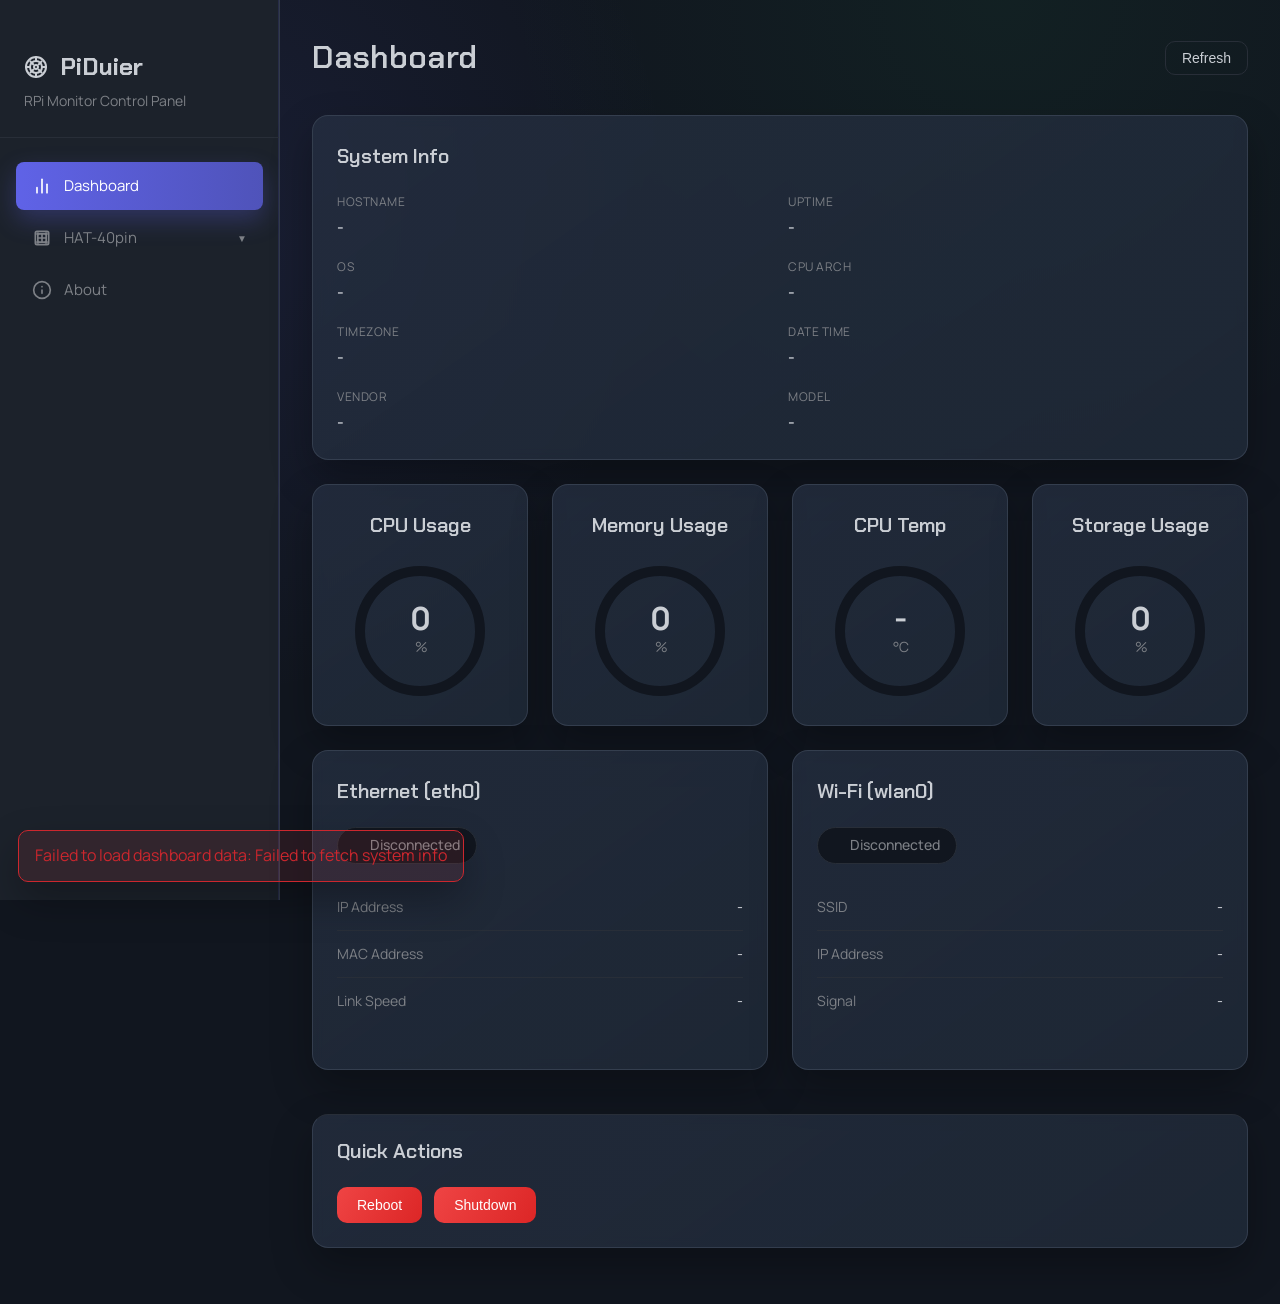
==== commit 72fd61de: "feat: 去掉网络设置功能" ====
--- a/web/index.html
+++ b/web/index.html
@@ -40,19 +40,6 @@
                             </svg>
                         </span>
                         <span>Dashboard</span>
-                    </a>
-                </li>
-                <li class="menu-item">
-                    <a href="#" class="menu-link" data-page="network">
-                        <span class="menu-icon">
-                            <svg width="20" height="20" viewBox="0 0 24 24" fill="none" stroke="currentColor" stroke-width="2" stroke-linecap="round" stroke-linejoin="round">
-                                <path d="M5 12.55a11 11 0 0 1 14.08 0"></path>
-                                <path d="M1.42 9a16 16 0 0 1 21.16 0"></path>
-                                <path d="M8.53 16.11a6 6 0 0 1 6.95 0"></path>
-                                <line x1="12" y1="20" x2="12.01" y2="20"></line>
-                            </svg>
-                        </span>
-                        <span>Network</span>
                     </a>
                 </li>
                 <li class="menu-item">
@@ -295,118 +282,6 @@
                 </div>
             </div>
 
-            <!-- 网络设置页面 -->
-            <div id="page-network" class="page">
-                <div class="page-header">
-                    <h1 class="page-title">Network Settings</h1>
-                </div>
-
-                <!-- 以太网配置 -->
-                <div class="card">
-                    <div class="card-title">Ethernet Configuration</div>
-                    <div class="card-content">
-                        <div class="info-row">
-                            <span class="info-label">Device</span>
-                            <span class="info-value" id="eth-config-device">eth0</span>
-                        </div>
-                        <div class="info-row">
-                            <span class="info-label">Connection Name</span>
-                            <span class="info-value" id="eth-config-connection">-</span>
-                        </div>
-                        <div class="info-row">
-                            <span class="info-label">Method</span>
-                            <span class="info-value" id="eth-config-method">-</span>
-                        </div>
-                        <div class="info-row">
-                            <span class="info-label">IP Address</span>
-                            <span class="info-value" id="eth-config-ip">-</span>
-                        </div>
-                        <div class="info-row">
-                            <span class="info-label">Netmask</span>
-                            <span class="info-value" id="eth-config-netmask">-</span>
-                        </div>
-                        <div class="info-row">
-                            <span class="info-label">Gateway</span>
-                            <span class="info-value" id="eth-config-gateway">-</span>
-                        </div>
-                        <div class="info-row">
-                            <span class="info-label">DNS Servers</span>
-                            <span class="info-value" id="eth-config-dns">-</span>
-                        </div>
-                        <div class="card-actions">
-                            <button class="btn btn-primary" id="eth-load-btn">Load Config</button>
-                            <button class="btn btn-secondary" id="eth-dhcp-btn">Set DHCP</button>
-                            <button class="btn btn-secondary" id="eth-static-btn">Set Static IP</button>
-                        </div>
-                    </div>
-                </div>
-
-                <!-- 静态 IP 配置表单 -->
-                <div class="card is-hidden" id="eth-static-form">
-                    <div class="card-title">Static IP Configuration</div>
-                    <div class="card-content">
-                        <div class="form-field">
-                            <label class="form-label">IP Address</label>
-                            <input type="text" id="eth-static-ip" placeholder="192.168.1.100" 
-                                   class="input-field">
-                        </div>
-                        <div class="form-field">
-                            <label class="form-label">Netmask</label>
-                            <input type="text" id="eth-static-netmask" placeholder="255.255.255.0" 
-                                   class="input-field">
-                        </div>
-                        <div class="form-field">
-                            <label class="form-label">Gateway</label>
-                            <input type="text" id="eth-static-gateway" placeholder="192.168.1.1" 
-                                   class="input-field">
-                        </div>
-                        <div class="form-field">
-                            <label class="form-label">DNS Servers (optional, separated by spaces)</label>
-                            <input type="text" id="eth-static-dns" placeholder="8.8.8.8 8.8.4.4" 
-                                   class="input-field">
-                        </div>
-                        <div class="card-actions">
-                            <button class="btn btn-primary" id="eth-static-save-btn">Save Config</button>
-                            <button class="btn btn-secondary" id="eth-static-cancel-btn">Cancel</button>
-                        </div>
-                    </div>
-                </div>
-
-                <!-- Wi-Fi 配置 -->
-                <div class="card">
-                    <div class="card-title">Wi-Fi Configuration</div>
-                    <div class="card-content">
-                        <div class="card-actions card-actions-tight">
-                            <button class="btn btn-primary" id="wifi-scan-btn">Scan Networks</button>
-                            <button class="btn btn-secondary" id="wifi-disconnect-btn">Disconnect</button>
-                        </div>
-                        <div id="wifi-networks-list">
-                            <p class="empty-hint">Click "Scan Networks" to discover available Wi-Fi access points</p>
-                        </div>
-                    </div>
-                </div>
-
-                <!-- Wi-Fi 连接表单 -->
-                <div class="card is-hidden" id="wifi-connect-form">
-                    <div class="card-title">Connect Wi-Fi</div>
-                    <div class="card-content">
-                        <div class="form-field">
-                            <label class="form-label">Network Name (SSID)</label>
-                            <input type="text" id="wifi-connect-ssid" readonly
-                                   class="input-field">
-                        </div>
-                        <div class="form-field">
-                            <label class="form-label">Password (leave empty for open networks)</label>
-                            <input type="password" id="wifi-connect-password" placeholder="Enter Wi-Fi password" 
-                                   class="input-field">
-                        </div>
-                        <div class="card-actions">
-                            <button class="btn btn-primary" id="wifi-connect-save-btn">Connect</button>
-                            <button class="btn btn-secondary" id="wifi-connect-cancel-btn">Cancel</button>
-                        </div>
-                    </div>
-                </div>
-            </div>
 
             <!-- GPIO 控制页面 -->
             <div id="page-gpio" class="page">
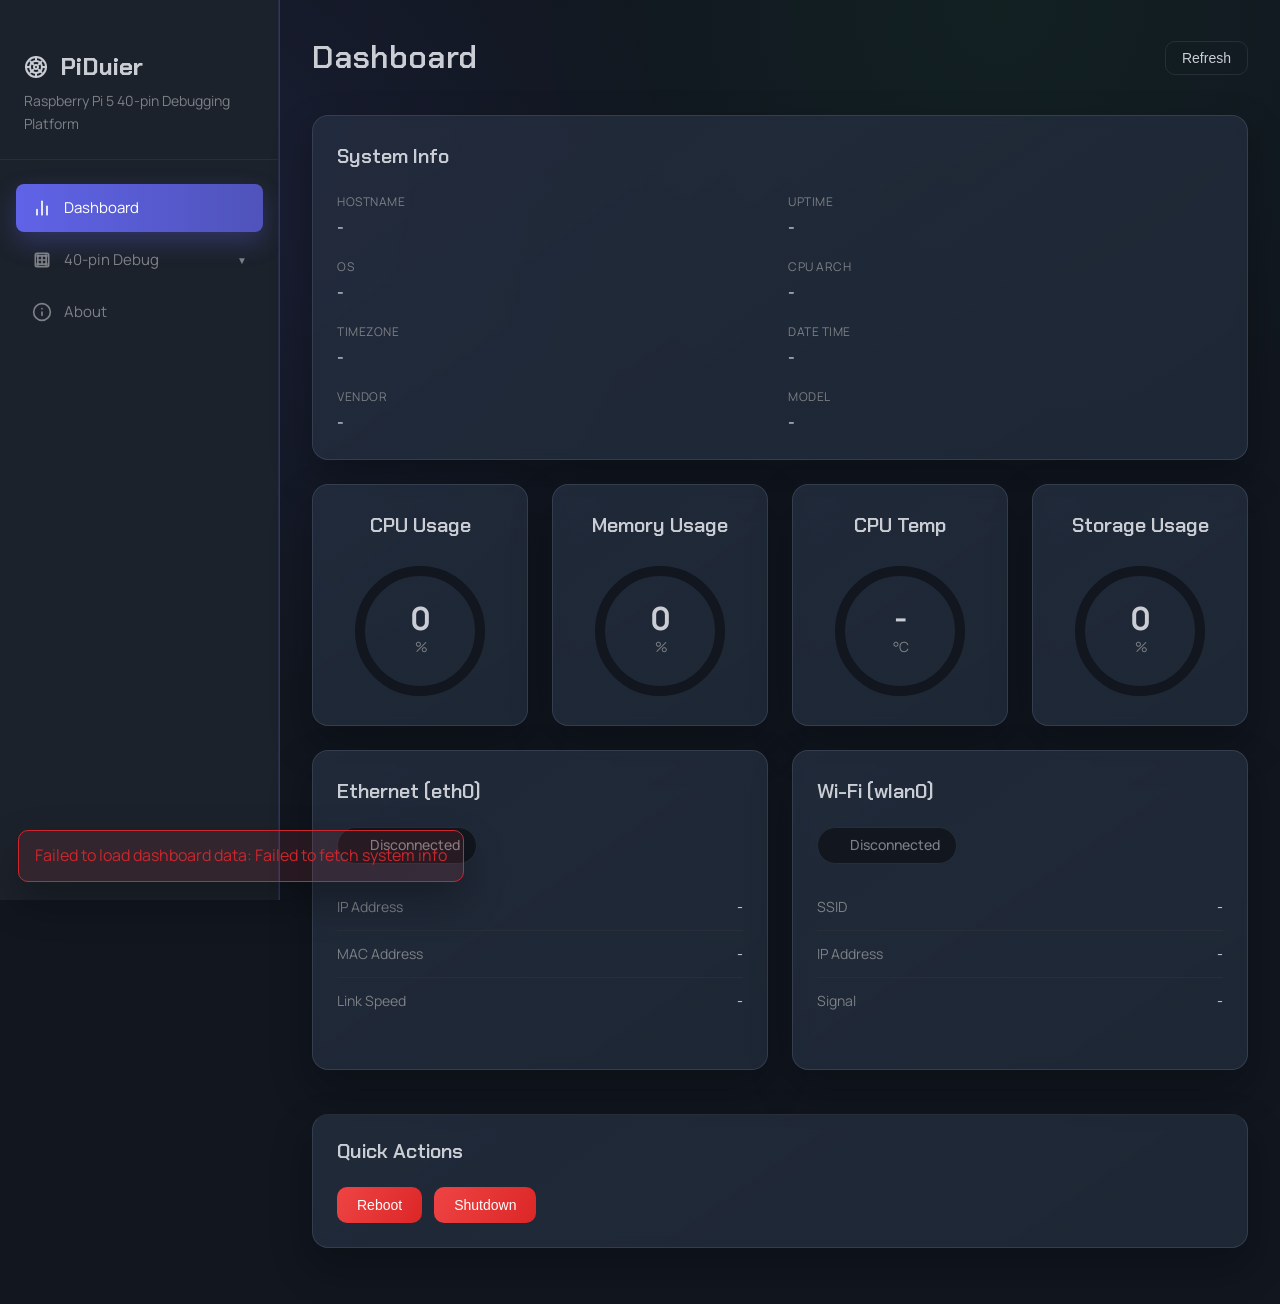
==== commit 3630373e: "feat: 修改产品说明文案" ====
--- a/web/index.html
+++ b/web/index.html
@@ -3,7 +3,7 @@
 <head>
     <meta charset="UTF-8">
     <meta name="viewport" content="width=device-width, initial-scale=1.0">
-    <title>PiDuier - RPi Monitor Control Panel</title>
+    <title>PiDuier - Raspberry Pi 5 40-pin Debugging Platform</title>
     <link rel="stylesheet" href="css/style.css">
 </head>
 <body>
@@ -27,7 +27,7 @@
                     </svg>
                     <div class="logo-text">PiDuier</div>
                 </div>
-                <div class="logo-subtitle">RPi Monitor Control Panel</div>
+                <div class="logo-subtitle">Raspberry Pi 5 40-pin Debugging Platform</div>
             </div>
             <ul class="menu">
                 <li class="menu-item">
@@ -56,7 +56,7 @@
                                 <circle cx="17" cy="17" r="1"></circle>
                             </svg>
                         </span>
-                        <span>HAT-40pin</span>
+                        <span>40-pin Debug</span>
                     </a>
                     <ul class="menu-sub">
                         <li><a href="#" class="menu-link" data-page="gpio">GPIO</a></li>
@@ -286,8 +286,8 @@
             <!-- GPIO 控制页面 -->
             <div id="page-gpio" class="page">
                 <div class="page-header">
-                    <h1 class="page-title">HAT-40pin</h1>
-                    <div class="section-note">Configure and control Raspberry Pi HAT 40-pin pins</div>
+                    <h1 class="page-title">40-pin</h1>
+                    <div class="section-note">Debug and validate Raspberry Pi 5 40-pin interfaces</div>
                     <div class="gpio-conn-status gpio-conn-status-idle" id="gpio-conn-status">
                         <span class="gpio-conn-dot"></span>
                         <span id="gpio-conn-text">Idle</span>
@@ -440,7 +440,7 @@
                         </div>
                         <div class="info-row">
                             <span class="info-label">Description</span>
-                            <span class="info-value">Raspberry Pi monitor and management system</span>
+                            <span class="info-value">PiDuier is a Raspberry Pi 5 40-pin interface debugging platform for embedded software and hardware development.</span>
                         </div>
                     </div>
                 </div>
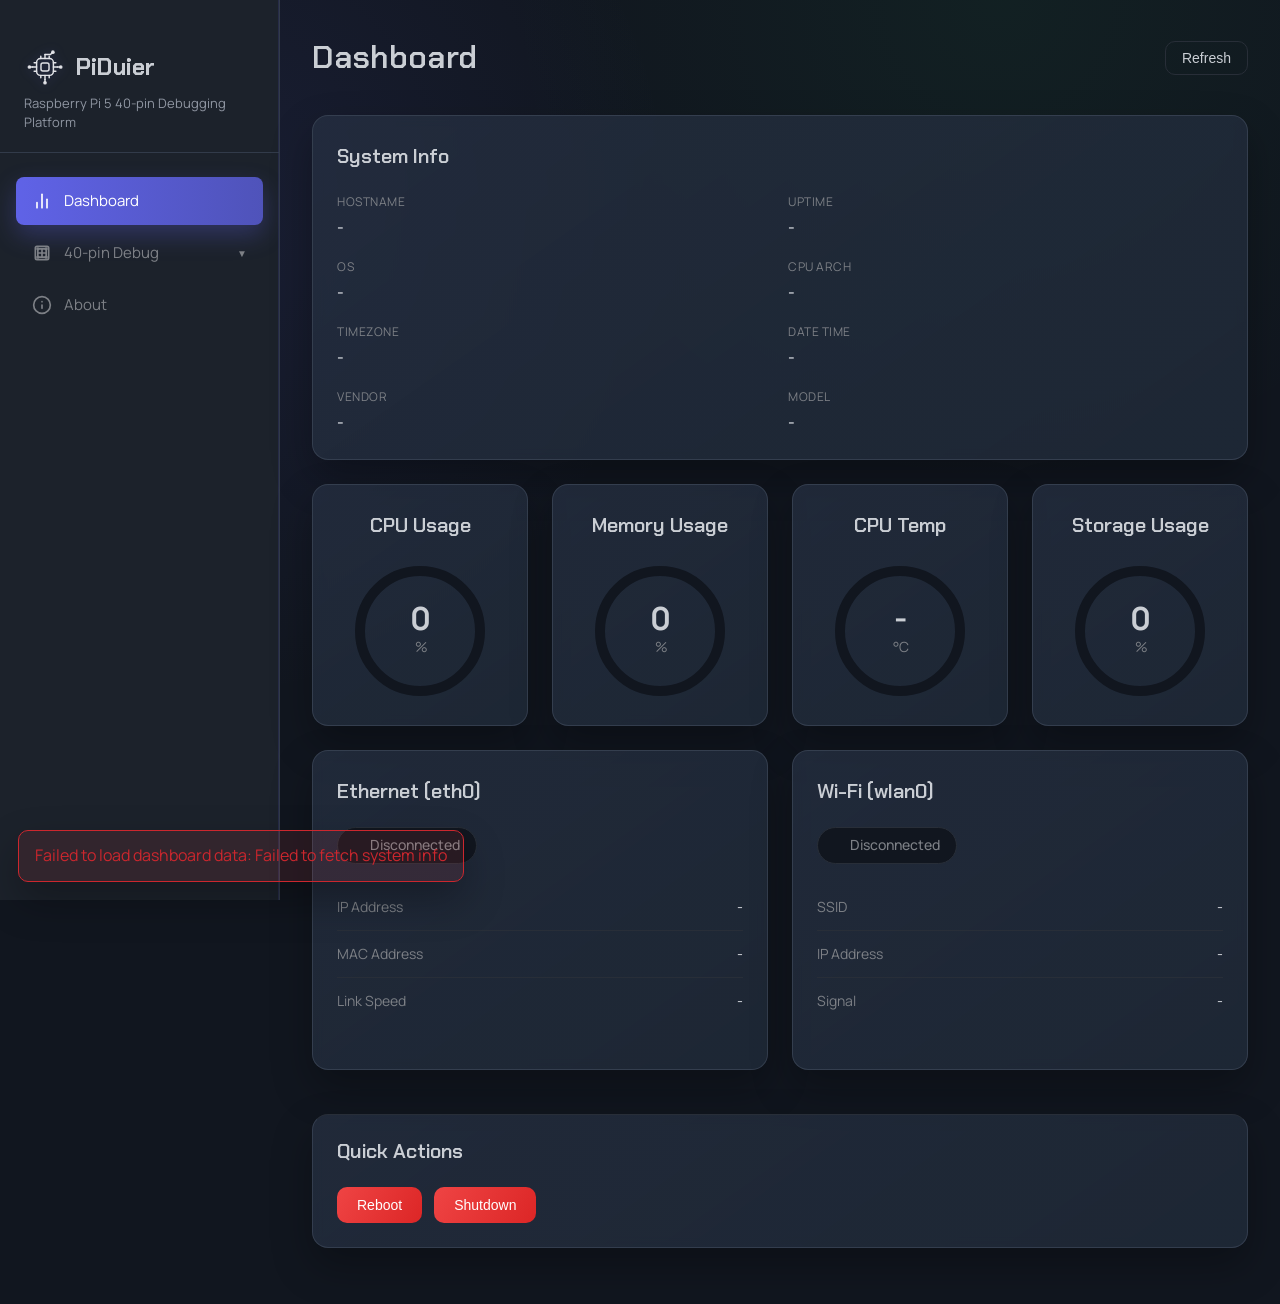
==== commit 32d4ab54: "feat: 修改了logo图标" ====
--- a/web/index.html
+++ b/web/index.html
@@ -18,12 +18,23 @@
         <aside class="sidebar">
             <div class="sidebar-logo">
                 <div class="logo-content">
-                    <svg class="logo-icon" width="24" height="24" viewBox="0 0 24 24" fill="none" stroke="currentColor" stroke-width="2" stroke-linecap="round" stroke-linejoin="round">
-                        <circle cx="12" cy="12" r="10"></circle>
-                        <circle cx="12" cy="12" r="6"></circle>
-                        <circle cx="12" cy="12" r="2"></circle>
-                        <path d="M12 2v4M12 18v4M2 12h4M18 12h4"></path>
-                        <path d="M6.34 6.34l2.83 2.83M14.83 14.83l2.83 2.83M6.34 17.66l2.83-2.83M14.83 9.17l2.83-2.83"></path>
+                    <svg class="logo-icon" width="42" height="42" viewBox="0 0 24 24" fill="none" aria-hidden="true">
+                        <rect x="7.2" y="7.2" width="9.6" height="9.6" rx="2.2" class="logo-icon-stroke"></rect>
+                        <rect x="9.7" y="9.7" width="4.6" height="4.6" rx="1.1" class="logo-icon-stroke"></rect>
+
+                        <path d="M12 7.2V4.9M12 16.8v2.3M7.2 12H4.9M16.8 12h2.3" class="logo-icon-stroke"></path>
+                        <path d="M9.6 7.2V5.8M14.4 7.2V5.8M9.6 16.8v1.4M14.4 16.8v1.4" class="logo-icon-stroke"></path>
+                        <path d="M7.2 9.6H5.8M7.2 14.4H5.8M16.8 9.6h1.4M16.8 14.4h1.4" class="logo-icon-stroke"></path>
+
+                        <path d="M12 4.9h3.1l1.4-1.4" class="logo-icon-stroke"></path>
+                        <path d="M19.1 12H21" class="logo-icon-stroke"></path>
+                        <path d="M12 19.1v1.9" class="logo-icon-stroke"></path>
+                        <path d="M4.9 12H3.1" class="logo-icon-stroke"></path>
+
+                        <circle cx="16.5" cy="3.5" r="1.05" class="logo-icon-dot"></circle>
+                        <circle cx="21" cy="12" r="1.05" class="logo-icon-dot"></circle>
+                        <circle cx="12" cy="21" r="1.05" class="logo-icon-dot"></circle>
+                        <circle cx="3.1" cy="12" r="1.05" class="logo-icon-dot"></circle>
                     </svg>
                     <div class="logo-text">PiDuier</div>
                 </div>
--- a/web/css/style.css
+++ b/web/css/style.css
@@ -115,35 +115,51 @@
 }
 
 .sidebar-logo {
-    padding: 24px;
-    border-bottom: 1px solid var(--color-border);
+    padding: 22px 24px 20px;
+    border-bottom: 1px solid rgba(var(--color-border-rgb), 0.82);
     margin-bottom: 24px;
 }
 
 .logo-content {
     display: flex;
     align-items: center;
-    gap: 12px;
-    margin-bottom: 4px;
+    gap: 10px;
+    margin-bottom: 6px;
 }
 
 .logo-icon {
-    width: 24px;
-    height: 24px;
-    color: var(--color-text-primary);
+    width: 42px;
+    height: 42px;
+    color: rgba(var(--color-text-primary-rgb), 0.98);
     flex-shrink: 0;
+    filter: drop-shadow(0 1px 6px rgba(var(--color-primary-rgb), 0.22));
+}
+
+.logo-icon-stroke {
+    stroke: currentColor;
+    stroke-width: 1.45;
+    stroke-linecap: round;
+    stroke-linejoin: round;
+    vector-effect: non-scaling-stroke;
+}
+
+.logo-icon-dot {
+    fill: currentColor;
+    opacity: 0.96;
 }
 
 .logo-text {
     font-family: 'Chakra Petch', sans-serif;
-    font-size: 24px;
+    font-size: 23px;
     font-weight: 700;
     color: var(--color-text-primary);
+    letter-spacing: 0.01em;
 }
 
 .logo-subtitle {
-    font-size: 14px;
-    color: var(--color-text-secondary);
+    font-size: 13px;
+    color: rgba(var(--color-text-secondary-rgb), 0.9);
+    line-height: 1.45;
 }
 
 .menu {
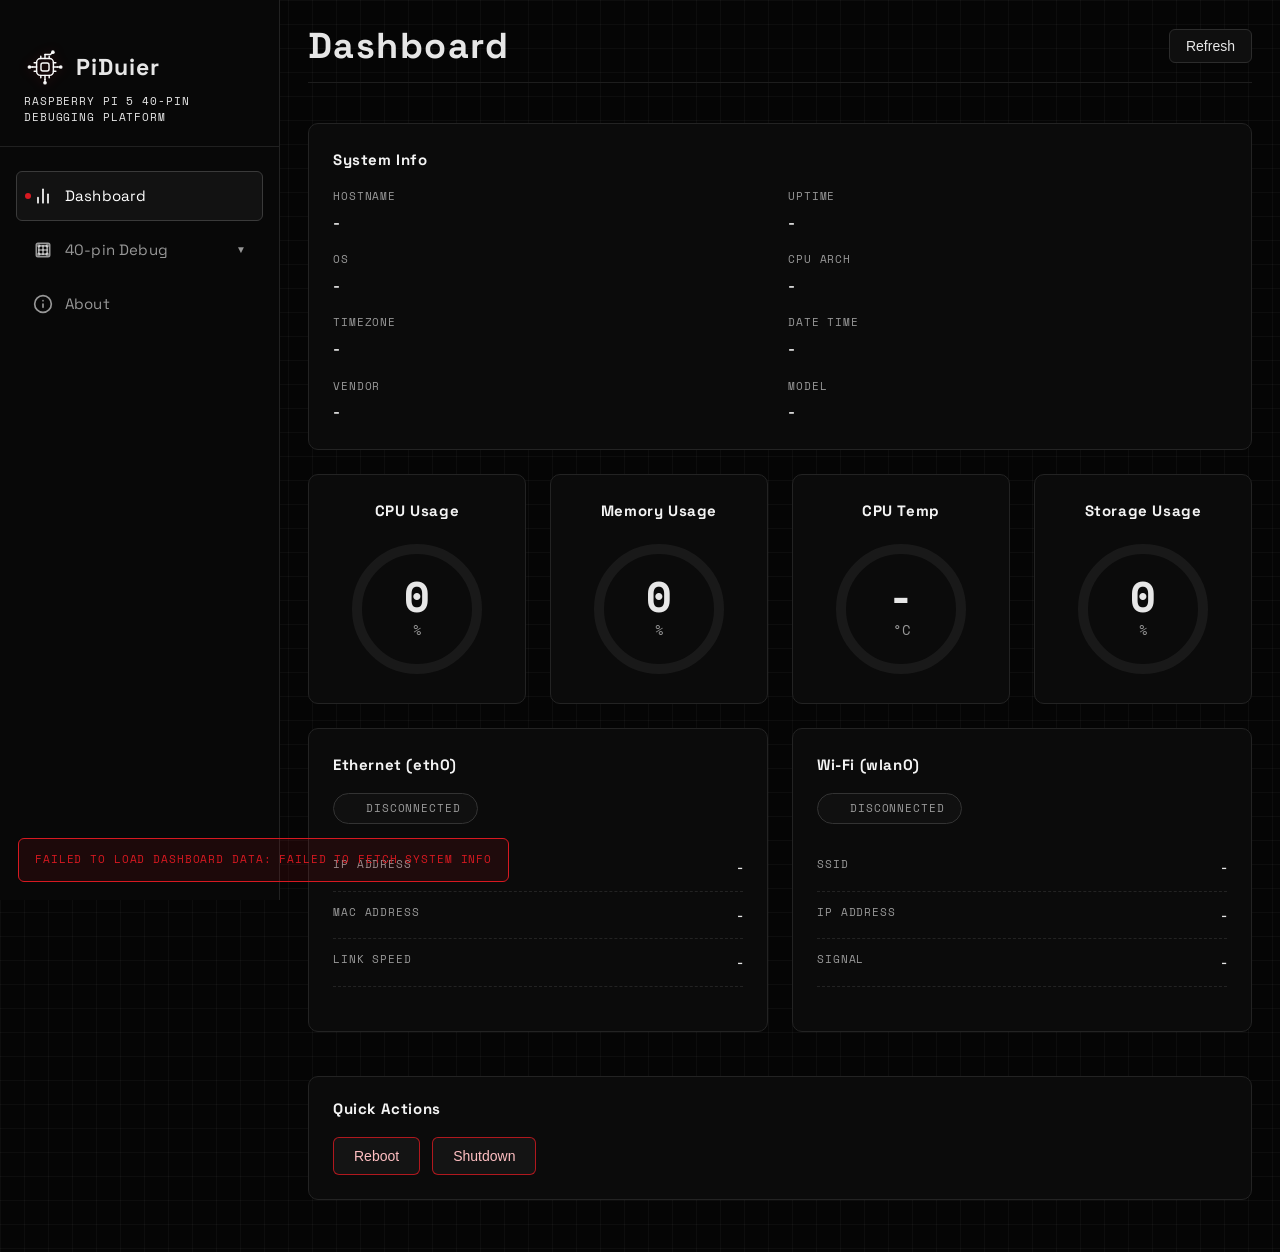
==== commit 4976073d: "feat: 统一前端为 Nothing 深色风格 在不改变现有交互与接口行为的前提下，重塑 Dashboard/GPIO/About 的视觉层级与控件样式，并引入 Space Grotesk/Spac" ====
--- a/web/index.html
+++ b/web/index.html
@@ -4,9 +4,12 @@
     <meta charset="UTF-8">
     <meta name="viewport" content="width=device-width, initial-scale=1.0">
     <title>PiDuier - Raspberry Pi 5 40-pin Debugging Platform</title>
+    <link rel="preconnect" href="https://fonts.googleapis.com">
+    <link rel="preconnect" href="https://fonts.gstatic.com" crossorigin>
+    <link href="https://fonts.googleapis.com/css2?family=Space+Grotesk:wght@400;500;700&family=Space+Mono:wght@400;700&display=swap" rel="stylesheet">
     <link rel="stylesheet" href="css/style.css">
 </head>
-<body>
+<body class="nothing-theme">
     <!-- 主布局容器 -->
     <div class="main-container">
         <button class="mobile-menu-toggle" id="mobile-menu-toggle" aria-label="Open navigation menu">
@@ -299,13 +302,15 @@
                 <div class="page-header">
                     <h1 class="page-title">40-pin</h1>
                     <div class="section-note">Debug and validate Raspberry Pi 5 40-pin interfaces</div>
-                    <div class="gpio-conn-status gpio-conn-status-idle" id="gpio-conn-status">
-                        <span class="gpio-conn-dot"></span>
-                        <span id="gpio-conn-text">Idle</span>
-                    </div>
-                    <button class="btn-icon header-spacer" id="gpio-refresh-btn">
-                        <span>Refresh</span>
-                    </button>
+                    <div class="gpio-header-actions">
+                        <div class="gpio-conn-status gpio-conn-status-idle" id="gpio-conn-status">
+                            <span class="gpio-conn-dot"></span>
+                            <span id="gpio-conn-text">Idle</span>
+                        </div>
+                        <button class="btn-icon" id="gpio-refresh-btn">
+                            <span>Refresh</span>
+                        </button>
+                    </div>
                 </div>
 
                 <!-- 40pin 引脚布局 -->
--- a/web/css/style.css
+++ b/web/css/style.css
@@ -1,5 +1,3 @@
-@import url('https://fonts.googleapis.com/css2?family=Chakra+Petch:wght@500;600;700&family=Manrope:wght@400;500;600;700&display=swap');
-
 /* 现代工业仪表风深色主题 - 使用 OKLCH 色彩空间 */
 
 /* CSS 变量定义（OKLCH 色彩空间，带 RGB 回退） */
@@ -667,7 +665,13 @@
     background: rgba(var(--color-bg-rgb), 0.65);
     color: var(--color-text-secondary);
     font-size: 12px;
+}
+
+.gpio-header-actions {
     margin-left: auto;
+    display: inline-flex;
+    align-items: center;
+    gap: 10px;
 }
 
 .gpio-conn-dot {
@@ -856,7 +860,7 @@
         align-items: flex-start;
     }
 
-    .gpio-conn-status {
+    .gpio-header-actions {
         margin-left: 0;
     }
     
@@ -1199,3 +1203,265 @@
         min-width: auto;
     }
 }
+
+/* -------------------------------------------------------------------------- */
+/* Nothing-style overrides (dark mode)                                        */
+/* -------------------------------------------------------------------------- */
+.nothing-theme {
+    --color-primary: #d71921;
+    --color-primary-rgb: 215, 25, 33;
+    --color-success: #7ddf93;
+    --color-success-rgb: 125, 223, 147;
+    --color-warning: #f0d15c;
+    --color-warning-rgb: 240, 209, 92;
+    --color-error: #d71921;
+    --color-error-rgb: 215, 25, 33;
+    --color-bg: #050505;
+    --color-bg-rgb: 5, 5, 5;
+    --color-card: #0b0b0b;
+    --color-card-rgb: 11, 11, 11;
+    --color-surface: #101010;
+    --color-surface-rgb: 16, 16, 16;
+    --color-text-primary: rgba(255, 255, 255, 0.9);
+    --color-text-primary-rgb: 255, 255, 255;
+    --color-text-secondary: rgba(255, 255, 255, 0.58);
+    --color-text-secondary-rgb: 255, 255, 255;
+    --color-border: #232323;
+    --color-border-rgb: 35, 35, 35;
+    --shadow-soft: none;
+    --shadow-strong: none;
+}
+
+.nothing-theme body,
+body.nothing-theme {
+    font-family: "Space Grotesk", -apple-system, BlinkMacSystemFont, "Segoe UI", sans-serif;
+    background: #050505;
+    color: var(--color-text-primary);
+    letter-spacing: 0.01em;
+}
+
+body.nothing-theme .main-container {
+    background-image:
+        linear-gradient(rgba(255, 255, 255, 0.03) 1px, transparent 1px),
+        linear-gradient(90deg, rgba(255, 255, 255, 0.03) 1px, transparent 1px);
+    background-size: 24px 24px;
+}
+
+body.nothing-theme .sidebar {
+    background: #080808;
+    border-right: 1px solid #222;
+    box-shadow: none;
+}
+
+body.nothing-theme .sidebar-logo {
+    border-bottom: 1px solid #202020;
+}
+
+body.nothing-theme .logo-text,
+body.nothing-theme .page-title,
+body.nothing-theme .card-title {
+    font-family: "Space Grotesk", sans-serif;
+    font-weight: 700;
+    letter-spacing: 0.04em;
+}
+
+body.nothing-theme .logo-subtitle,
+body.nothing-theme .section-note,
+body.nothing-theme .info-label,
+body.nothing-theme .form-label,
+body.nothing-theme .gpio-conn-status,
+body.nothing-theme .message {
+    font-family: "Space Mono", monospace;
+    text-transform: uppercase;
+    letter-spacing: 0.08em;
+    font-size: 11px;
+}
+
+body.nothing-theme .menu-link {
+    border: 1px solid transparent;
+    border-radius: 6px;
+    color: var(--color-text-secondary);
+    transition: none;
+}
+
+body.nothing-theme .menu-link:hover {
+    background: #111;
+    color: var(--color-text-primary);
+    transform: none;
+    border-color: #2a2a2a;
+}
+
+body.nothing-theme .menu-link.active {
+    background: #121212;
+    border-color: #3a3a3a;
+    color: #fff;
+    box-shadow: none;
+    position: relative;
+}
+
+body.nothing-theme .menu-link.active::before {
+    content: "";
+    position: absolute;
+    left: 8px;
+    top: 50%;
+    width: 6px;
+    height: 6px;
+    border-radius: 50%;
+    transform: translateY(-50%);
+    background: #d71921;
+}
+
+body.nothing-theme .content {
+    padding: 28px;
+}
+
+body.nothing-theme .page-header {
+    margin-bottom: 40px;
+    border-bottom: 1px solid #1d1d1d;
+    padding-bottom: 18px;
+}
+
+body.nothing-theme .page-title {
+    font-size: 36px;
+    line-height: 1;
+}
+
+body.nothing-theme .card {
+    background: #0b0b0b;
+    border: 1px solid #232323;
+    border-radius: 10px;
+    box-shadow: none;
+    backdrop-filter: none;
+}
+
+body.nothing-theme .card-title {
+    font-size: 15px;
+    color: #f4f4f4;
+    margin-bottom: 16px;
+}
+
+body.nothing-theme .info-item .info-label,
+body.nothing-theme .info-label {
+    color: var(--color-text-secondary);
+}
+
+body.nothing-theme .info-item .info-value,
+body.nothing-theme .info-value {
+    color: var(--color-text-primary);
+}
+
+body.nothing-theme .metric-value {
+    font-family: "Space Mono", monospace;
+    font-size: 42px;
+    font-weight: 700;
+}
+
+body.nothing-theme .metric-unit {
+    font-family: "Space Mono", monospace;
+    color: var(--color-text-secondary);
+}
+
+body.nothing-theme .metric-circle-bg {
+    stroke: #191919;
+}
+
+body.nothing-theme .metric-circle-fill {
+    filter: none;
+}
+
+body.nothing-theme .status-badge {
+    border-radius: 999px;
+    border: 1px solid #333;
+    background: #101010;
+    font-family: "Space Mono", monospace;
+    text-transform: uppercase;
+    letter-spacing: 0.08em;
+    font-size: 11px;
+}
+
+body.nothing-theme .status-badge.connected {
+    border-color: rgba(var(--color-success-rgb), 0.8);
+    color: var(--color-success);
+    background: rgba(var(--color-success-rgb), 0.08);
+}
+
+body.nothing-theme .status-badge.disconnected {
+    border-color: rgba(var(--color-error-rgb), 0.8);
+    color: #ffb0b3;
+    background: rgba(var(--color-error-rgb), 0.08);
+}
+
+body.nothing-theme .btn,
+body.nothing-theme .btn-icon,
+body.nothing-theme .pin-config-btn,
+body.nothing-theme .input-field {
+    border-radius: 6px;
+    box-shadow: none;
+    transition: none;
+}
+
+body.nothing-theme .btn-primary,
+body.nothing-theme .btn-danger {
+    background: #141414;
+    border: 1px solid #3a3a3a;
+    color: #fff;
+}
+
+body.nothing-theme .btn-primary:hover,
+body.nothing-theme .btn-danger:hover,
+body.nothing-theme .btn-icon:hover,
+body.nothing-theme .pin-config-btn:hover {
+    background: #1a1a1a;
+    border-color: #535353;
+    transform: none;
+}
+
+body.nothing-theme .btn-danger {
+    border-color: rgba(var(--color-error-rgb), 0.8);
+    color: #ffbfc2;
+}
+
+body.nothing-theme .btn-icon {
+    background: #0f0f0f;
+    border-color: #2c2c2c;
+}
+
+body.nothing-theme .btn:focus-visible,
+body.nothing-theme .btn-icon:focus-visible,
+body.nothing-theme .input-field:focus-visible,
+body.nothing-theme .menu-link:focus-visible,
+body.nothing-theme .pin-config-btn:focus-visible {
+    outline: 1px solid #d71921;
+    outline-offset: 2px;
+}
+
+body.nothing-theme .info-row {
+    border-bottom: 1px dashed #232323;
+}
+
+body.nothing-theme .gpio-legend,
+body.nothing-theme .gpio-pinout-table thead,
+body.nothing-theme .modal-backdrop,
+body.nothing-theme .gpio-config-menu {
+    background: #0d0d0d;
+}
+
+body.nothing-theme .gpio-pinout-table tbody tr:hover {
+    background: rgba(255, 255, 255, 0.03);
+}
+
+body.nothing-theme .pin-circle {
+    border-color: rgba(255, 255, 255, 0.16);
+}
+
+body.nothing-theme .message.success,
+body.nothing-theme .message.error {
+    border-radius: 6px;
+    border-width: 1px;
+}
+
+@media (max-width: 768px) {
+    body.nothing-theme .content {
+        padding: 72px 14px 14px;
+    }
+}
